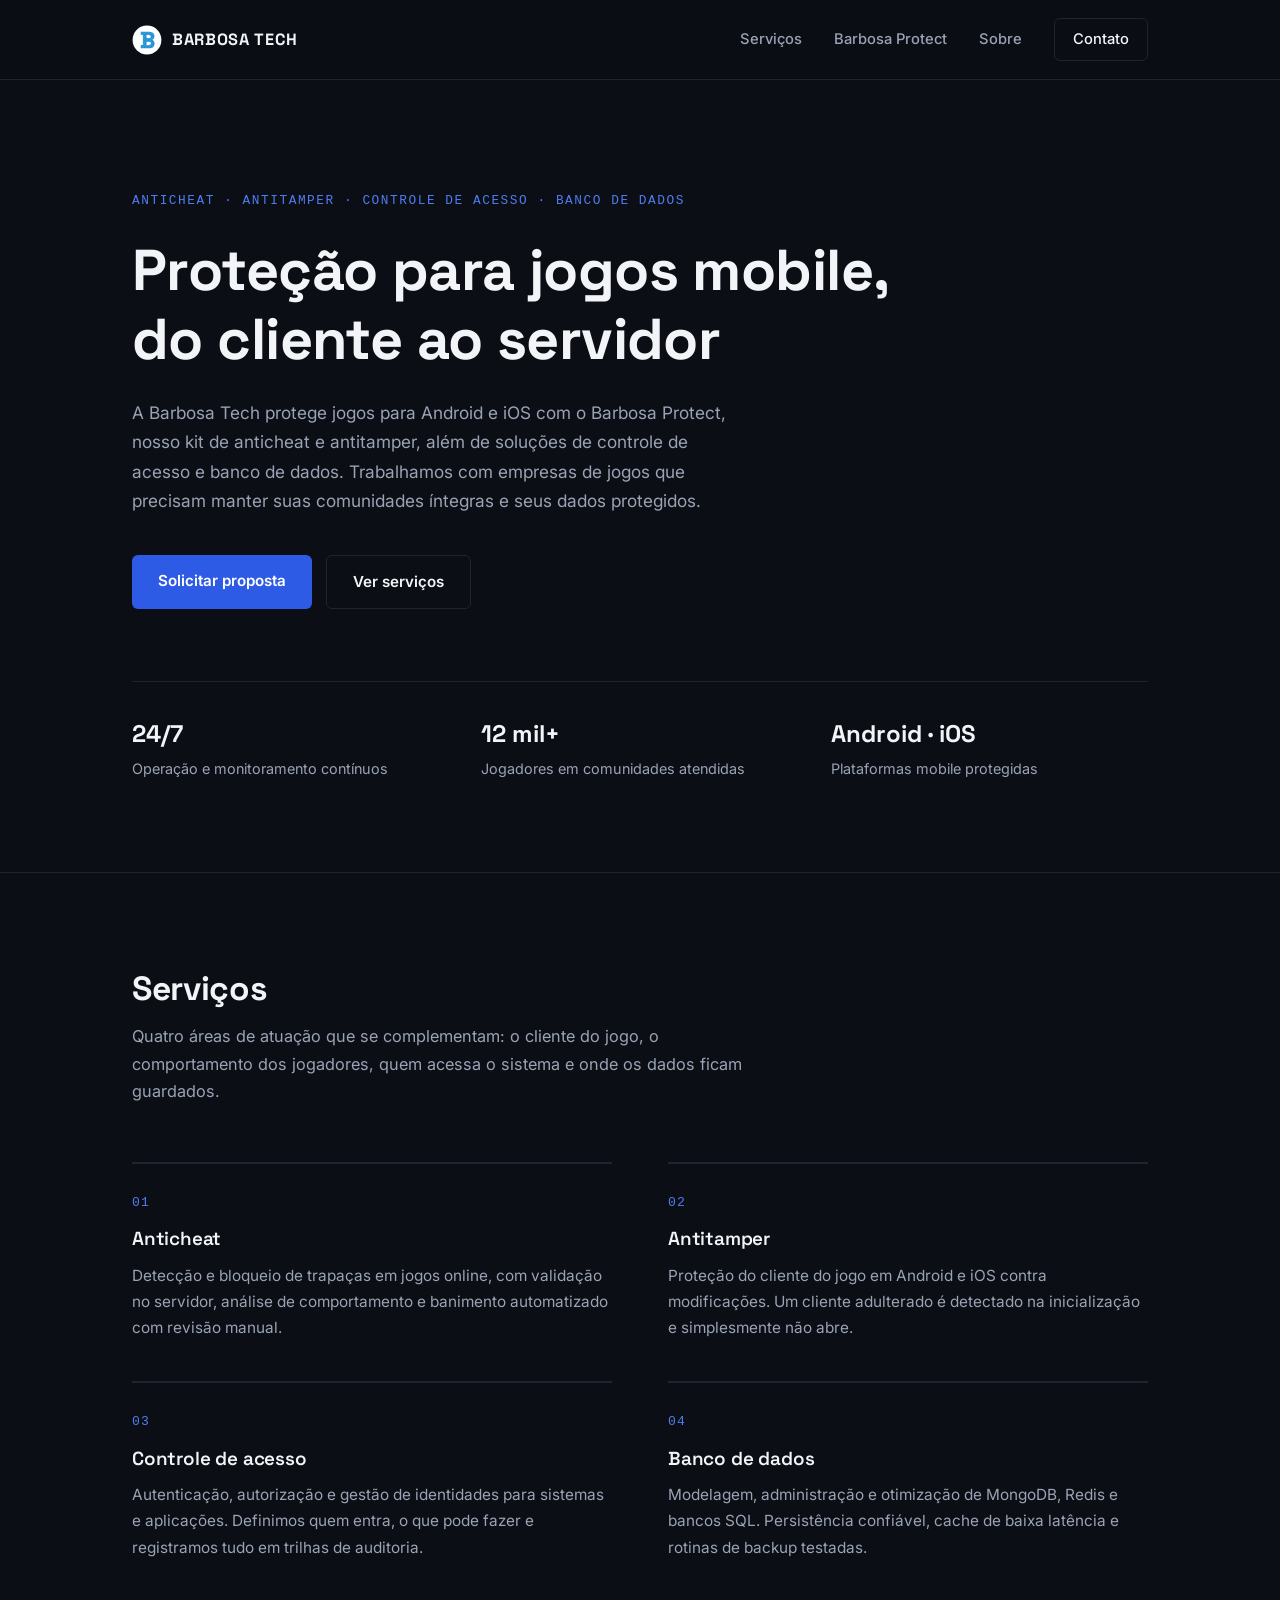
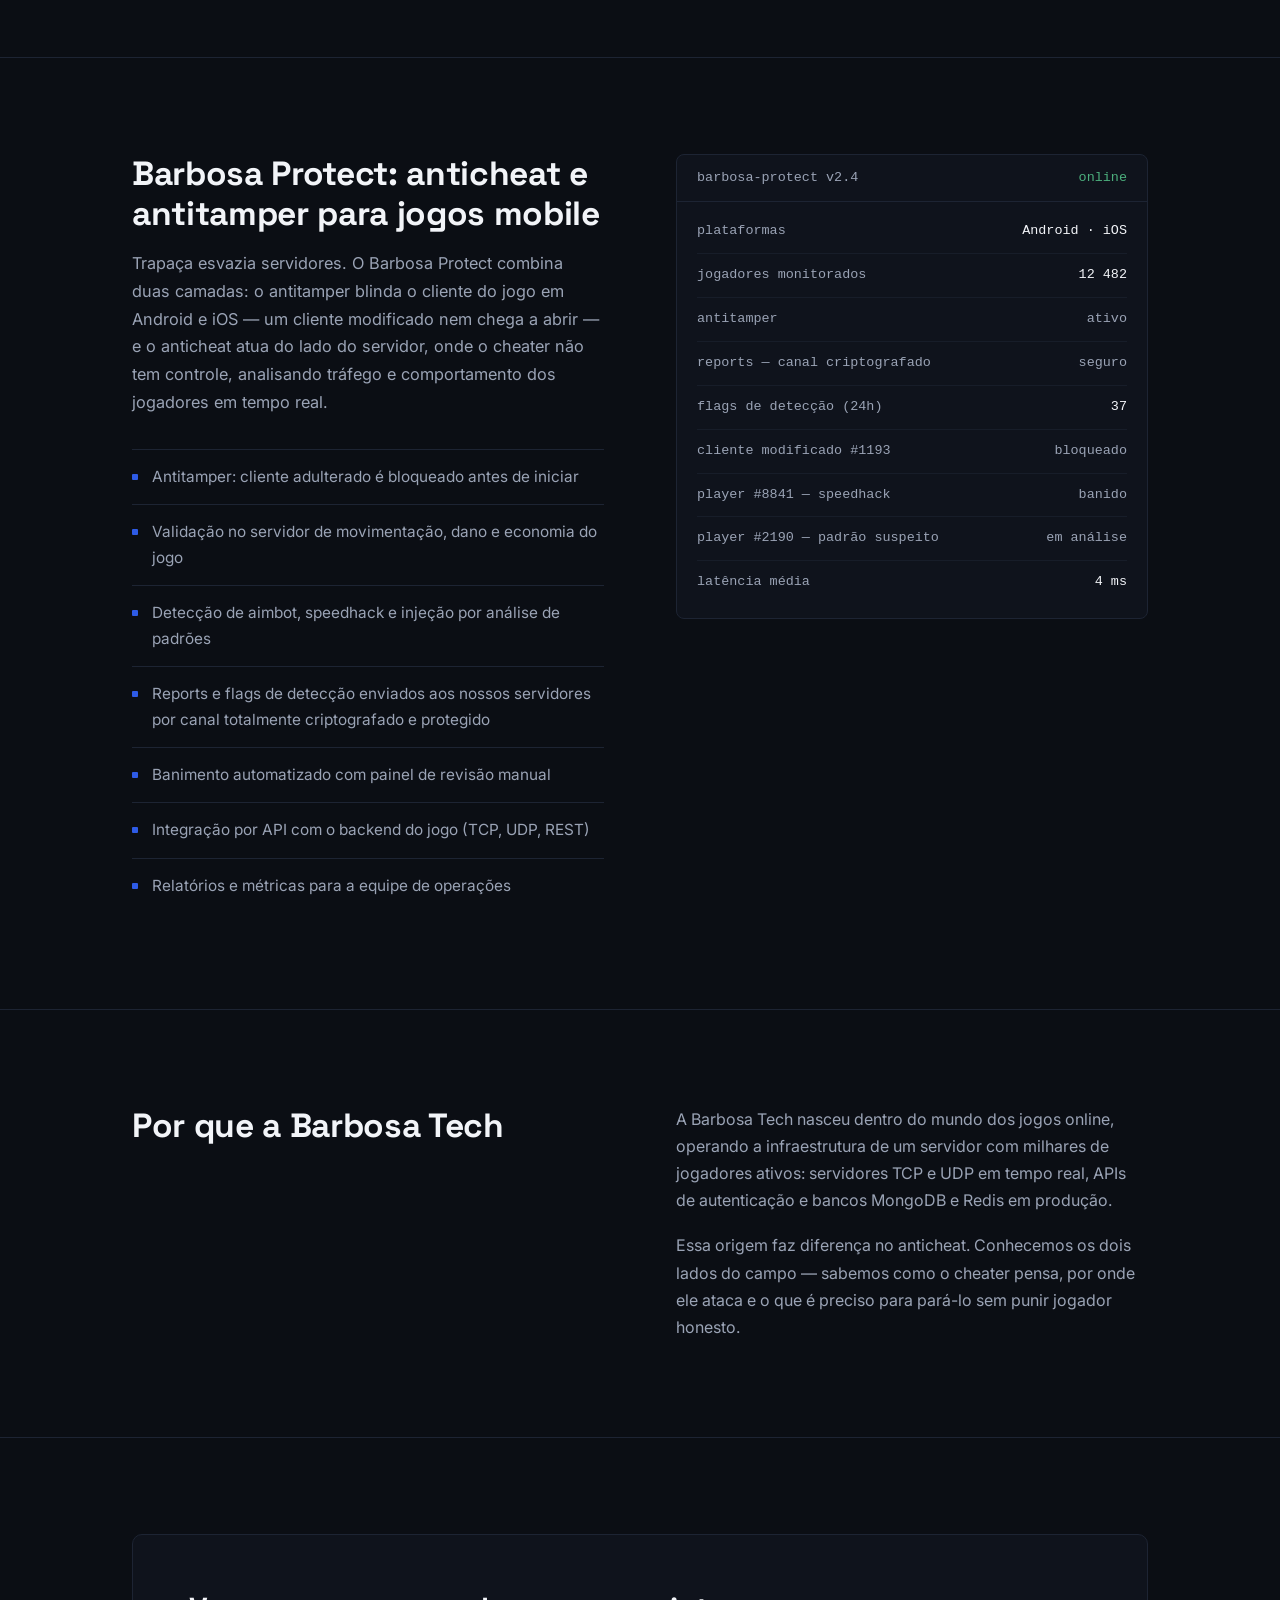
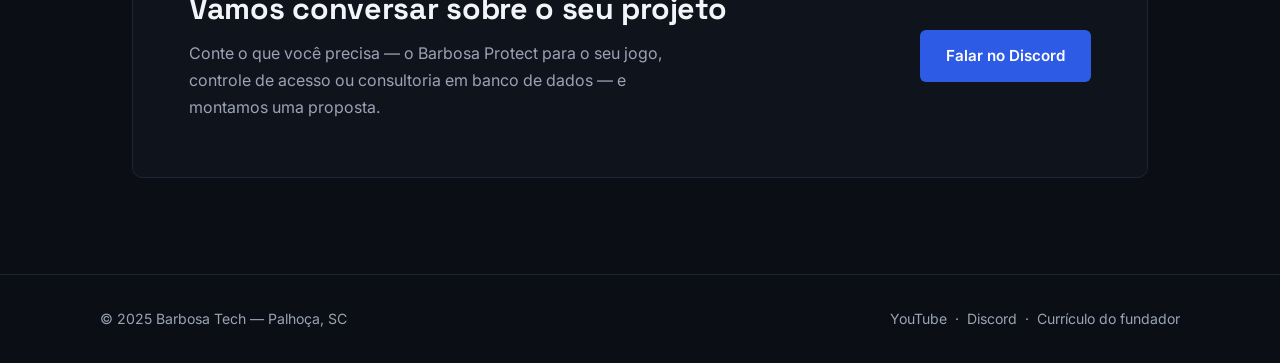
==== index.html @ 3391eb2b "Adiciona landing page da Barbosa Tech Site institucional: Barbosa Protect (anticheat e antitamper pa" ====
<!DOCTYPE html>
<html lang="pt-BR">
<head>
    <meta charset="UTF-8">
    <meta name="viewport" content="width=device-width, initial-scale=1.0">
    <title>Barbosa Tech</title>
    <meta name="description" content="Barbosa Tech — controle de acesso, anticheat e banco de dados. Proteção para jogos mobile (Android e iOS): anticheat e antitamper, além de controle de acesso e banco de dados.">
    <link rel="preconnect" href="https://fonts.googleapis.com">
    <link rel="preconnect" href="https://fonts.gstatic.com" crossorigin>
    <link href="https://fonts.googleapis.com/css2?family=Inter:wght@400;500;600&family=Space+Grotesk:wght@500;600;700&display=swap" rel="stylesheet">
    <style>
        :root {
            --bg: #0b0e14;
            --surface: #0f131c;
            --border: #1d2433;
            --heading: #f2f4f8;      /* títulos: sempre branco */
            --text: #9aa3b5;         /* corpo: sempre este cinza */
            --accent: #2e5be6;       /* azul da marca: botões, links e detalhes */
            --accent-soft: #4f7df0;
            --logo-blue: #1e8fd5;    /* azul do B da logo, só na logo */
            --mono: 'SFMono-Regular', 'Consolas', 'Menlo', monospace;
        }

        * {
            margin: 0;
            padding: 0;
            box-sizing: border-box;
        }

        html {
            scroll-behavior: smooth;
        }

        body {
            font-family: 'Inter', system-ui, sans-serif;
            background: var(--bg);
            color: var(--text);
            font-size: 16px;
            line-height: 1.7;
            -webkit-font-smoothing: antialiased;
        }

        h1, h2, h3 {
            font-family: 'Space Grotesk', 'Inter', sans-serif;
            color: var(--heading);
            font-weight: 600;
            line-height: 1.2;
            letter-spacing: -0.01em;
        }

        a {
            color: inherit;
        }

        .container {
            max-width: 1080px;
            margin: 0 auto;
            padding: 0 32px;
        }

        /* ===== Navegação ===== */
        nav {
            position: sticky;
            top: 0;
            z-index: 50;
            background: rgba(11, 14, 20, 0.92);
            backdrop-filter: blur(8px);
            border-bottom: 1px solid var(--border);
        }

        .nav-inner {
            max-width: 1080px;
            margin: 0 auto;
            padding: 18px 32px;
            display: flex;
            align-items: center;
            justify-content: space-between;
        }

        .brand {
            display: flex;
            align-items: center;
            gap: 10px;
            text-decoration: none;
        }

        .brand span {
            font-family: 'Space Grotesk', sans-serif;
            font-weight: 700;
            font-size: 1.02rem;
            letter-spacing: 0.04em;
            color: var(--heading);
        }

        .nav-links {
            display: flex;
            align-items: center;
            gap: 32px;
        }

        .nav-links a {
            text-decoration: none;
            font-size: 0.92rem;
            font-weight: 500;
            color: var(--text);
            transition: color 0.15s;
        }

        .nav-links a:hover {
            color: var(--heading);
        }

        .nav-links a.cta {
            color: var(--heading);
            border: 1px solid var(--border);
            padding: 8px 18px;
            border-radius: 6px;
            transition: border-color 0.15s, background 0.15s;
        }

        .nav-links a.cta:hover {
            border-color: var(--accent);
            background: rgba(46, 91, 230, 0.1);
        }

        /* ===== Hero ===== */
        .hero {
            border-bottom: 1px solid var(--border);
        }

        .hero-inner {
            max-width: 1080px;
            margin: 0 auto;
            padding: 110px 32px 90px;
        }

        .eyebrow {
            font-family: var(--mono);
            font-size: 0.8rem;
            letter-spacing: 0.12em;
            text-transform: uppercase;
            color: var(--accent-soft);
            margin-bottom: 24px;
        }

        .hero h1 {
            font-size: clamp(2.2rem, 5vw, 3.6rem);
            max-width: 760px;
            font-weight: 700;
        }

        .hero .sub {
            margin-top: 24px;
            max-width: 600px;
            font-size: 1.08rem;
        }

        .hero-actions {
            margin-top: 40px;
            display: flex;
            gap: 14px;
            flex-wrap: wrap;
        }

        .btn {
            display: inline-block;
            text-decoration: none;
            font-weight: 600;
            font-size: 0.95rem;
            padding: 13px 26px;
            border-radius: 6px;
            transition: background 0.15s, border-color 0.15s;
        }

        .btn-primary {
            background: var(--accent);
            color: #ffffff;
        }

        .btn-primary:hover {
            background: var(--accent-soft);
        }

        .btn-ghost {
            border: 1px solid var(--border);
            color: var(--heading);
        }

        .btn-ghost:hover {
            border-color: var(--accent);
        }

        /* Linha de fatos sob o hero */
        .fatos {
            margin-top: 72px;
            padding-top: 32px;
            border-top: 1px solid var(--border);
            display: grid;
            grid-template-columns: repeat(3, 1fr);
            gap: 32px;
        }

        .fato .valor {
            font-family: 'Space Grotesk', sans-serif;
            font-size: 1.5rem;
            font-weight: 700;
            color: var(--heading);
        }

        .fato .rotulo {
            font-size: 0.9rem;
            margin-top: 2px;
        }

        /* ===== Seções ===== */
        section {
            padding: 96px 0;
            border-bottom: 1px solid var(--border);
        }

        .secao-head {
            margin-bottom: 56px;
            max-width: 620px;
        }

        .secao-head h2 {
            font-size: clamp(1.6rem, 3vw, 2.1rem);
            font-weight: 700;
        }

        .secao-head p {
            margin-top: 14px;
            font-size: 1.02rem;
        }

        /* ===== Serviços ===== */
        .servicos {
            display: grid;
            grid-template-columns: repeat(2, 1fr);
            gap: 40px 56px;
        }

        .servico {
            border-top: 2px solid var(--border);
            padding-top: 28px;
        }

        .servico .num {
            font-family: var(--mono);
            font-size: 0.82rem;
            color: var(--accent-soft);
            letter-spacing: 0.08em;
        }

        .servico h3 {
            margin-top: 14px;
            font-size: 1.18rem;
        }

        .servico p {
            margin-top: 12px;
            font-size: 0.96rem;
        }

        /* ===== Anticheat ===== */
        .anticheat-grid {
            display: grid;
            grid-template-columns: 1fr 1fr;
            gap: 72px;
            align-items: start;
        }

        .anticheat-texto h2 {
            font-size: clamp(1.6rem, 3vw, 2.1rem);
            font-weight: 700;
        }

        .anticheat-texto > p {
            margin-top: 16px;
            font-size: 1.02rem;
        }

        .lista {
            margin-top: 32px;
            list-style: none;
        }

        .lista li {
            padding: 14px 0;
            border-top: 1px solid var(--border);
            font-size: 0.96rem;
            display: flex;
            gap: 14px;
        }

        .lista li::before {
            content: "";
            flex-shrink: 0;
            width: 6px;
            height: 6px;
            border-radius: 1px;
            background: var(--accent);
            margin-top: 10px;
        }

        /* Painel de monitoramento */
        .painel {
            background: var(--surface);
            border: 1px solid var(--border);
            border-radius: 8px;
            overflow: hidden;
            font-family: var(--mono);
            font-size: 0.84rem;
        }

        .painel-head {
            padding: 12px 20px;
            border-bottom: 1px solid var(--border);
            display: flex;
            justify-content: space-between;
            align-items: center;
            color: var(--text);
        }

        .painel-head .status {
            color: #4caf7d;
        }

        .painel-corpo {
            padding: 8px 20px 14px;
        }

        .painel .linha {
            display: flex;
            justify-content: space-between;
            gap: 16px;
            padding: 10px 0;
            border-bottom: 1px solid rgba(29, 36, 51, 0.6);
        }

        .painel .linha:last-child {
            border-bottom: none;
        }

        .painel .linha span:last-child {
            color: var(--heading);
        }

        .painel .neg { color: #d06060; }
        .painel .atencao { color: #c9a84c; }
        .painel .pos { color: #4caf7d; }

        .painel .linha span.neg,
        .painel .linha span.atencao,
        .painel .linha span.pos {
            color: inherit;
        }

        /* ===== Sobre ===== */
        .sobre-grid {
            display: grid;
            grid-template-columns: 1fr 1fr;
            gap: 72px;
            align-items: start;
        }

        .sobre-grid h2 {
            font-size: clamp(1.6rem, 3vw, 2.1rem);
            font-weight: 700;
        }

        .sobre-grid .coluna p + p {
            margin-top: 18px;
        }

        /* ===== Contato ===== */
        .contato {
            border-bottom: none;
        }

        .contato-inner {
            display: grid;
            grid-template-columns: 1fr auto;
            gap: 40px;
            align-items: center;
            border: 1px solid var(--border);
            border-radius: 10px;
            padding: 56px;
            background: var(--surface);
        }

        .contato-inner h2 {
            font-size: clamp(1.5rem, 3vw, 1.9rem);
            font-weight: 700;
        }

        .contato-inner p {
            margin-top: 12px;
            max-width: 480px;
        }

        /* ===== Rodapé ===== */
        footer {
            border-top: 1px solid var(--border);
            padding: 32px;
        }

        .footer-inner {
            max-width: 1080px;
            margin: 0 auto;
            display: flex;
            justify-content: space-between;
            flex-wrap: wrap;
            gap: 12px;
            font-size: 0.88rem;
        }

        .footer-inner a {
            color: var(--text);
            text-decoration: none;
        }

        .footer-inner a:hover {
            color: var(--heading);
        }

        /* ===== Responsivo ===== */
        @media (max-width: 860px) {
            .hero-inner {
                padding: 72px 32px 64px;
            }

            .fatos,
            .servicos {
                grid-template-columns: 1fr;
            }

            .anticheat-grid,
            .sobre-grid {
                grid-template-columns: 1fr;
                gap: 48px;
            }

            .contato-inner {
                grid-template-columns: 1fr;
                padding: 40px 32px;
            }

            .nav-links a:not(.cta) {
                display: none;
            }

            section {
                padding: 72px 0;
            }
        }
    </style>
</head>
<body>

    <nav>
        <div class="nav-inner">
            <a class="brand" href="#inicio" aria-label="Barbosa Tech — início">
                <svg width="30" height="30" viewBox="0 0 100 100" aria-hidden="true">
                    <defs>
                        <pattern id="hachura" patternUnits="userSpaceOnUse" width="7" height="7" patternTransform="rotate(45)">
                            <rect width="7" height="7" fill="#1e8fd5"/>
                            <line x1="0" y1="0" x2="0" y2="7" stroke="#ffffff" stroke-width="1.6" opacity="0.5"/>
                        </pattern>
                    </defs>
                    <circle cx="50" cy="50" r="48" fill="#ffffff"/>
                    <text x="50" y="76" text-anchor="middle"
                          font-family="Space Grotesk, Arial, sans-serif" font-weight="700" font-size="76"
                          fill="url(#hachura)" stroke="#1e8fd5" stroke-width="2">B</text>
                </svg>
                <span>BARBOSA TECH</span>
            </a>
            <div class="nav-links">
                <a href="#servicos">Serviços</a>
                <a href="#protect">Barbosa Protect</a>
                <a href="#sobre">Sobre</a>
                <a class="cta" href="#contato">Contato</a>
            </div>
        </div>
    </nav>

    <header class="hero" id="inicio">
        <div class="hero-inner">
            <p class="eyebrow">Anticheat · Antitamper · Controle de acesso · Banco de dados</p>
            <h1>Proteção para jogos mobile, do cliente ao servidor</h1>
            <p class="sub">
                A Barbosa Tech protege jogos para Android e iOS com o Barbosa Protect,
                nosso kit de anticheat e antitamper, além de soluções de controle de
                acesso e banco de dados. Trabalhamos com empresas de jogos que precisam
                manter suas comunidades íntegras e seus dados protegidos.
            </p>
            <div class="hero-actions">
                <a class="btn btn-primary" href="#contato">Solicitar proposta</a>
                <a class="btn btn-ghost" href="#servicos">Ver serviços</a>
            </div>

            <div class="fatos">
                <div class="fato">
                    <div class="valor">24/7</div>
                    <div class="rotulo">Operação e monitoramento contínuos</div>
                </div>
                <div class="fato">
                    <div class="valor">12 mil+</div>
                    <div class="rotulo">Jogadores em comunidades atendidas</div>
                </div>
                <div class="fato">
                    <div class="valor">Android · iOS</div>
                    <div class="rotulo">Plataformas mobile protegidas</div>
                </div>
            </div>
        </div>
    </header>

    <section id="servicos">
        <div class="container">
            <div class="secao-head">
                <h2>Serviços</h2>
                <p>
                    Quatro áreas de atuação que se complementam: o cliente do jogo, o
                    comportamento dos jogadores, quem acessa o sistema e onde os dados
                    ficam guardados.
                </p>
            </div>
            <div class="servicos">
                <div class="servico">
                    <div class="num">01</div>
                    <h3>Anticheat</h3>
                    <p>
                        Detecção e bloqueio de trapaças em jogos online, com validação no
                        servidor, análise de comportamento e banimento automatizado com
                        revisão manual.
                    </p>
                </div>
                <div class="servico">
                    <div class="num">02</div>
                    <h3>Antitamper</h3>
                    <p>
                        Proteção do cliente do jogo em Android e iOS contra modificações.
                        Um cliente adulterado é detectado na inicialização e simplesmente
                        não abre.
                    </p>
                </div>
                <div class="servico">
                    <div class="num">03</div>
                    <h3>Controle de acesso</h3>
                    <p>
                        Autenticação, autorização e gestão de identidades para sistemas e
                        aplicações. Definimos quem entra, o que pode fazer e registramos
                        tudo em trilhas de auditoria.
                    </p>
                </div>
                <div class="servico">
                    <div class="num">04</div>
                    <h3>Banco de dados</h3>
                    <p>
                        Modelagem, administração e otimização de MongoDB, Redis e bancos
                        SQL. Persistência confiável, cache de baixa latência e rotinas de
                        backup testadas.
                    </p>
                </div>
            </div>
        </div>
    </section>

    <section id="protect">
        <div class="container">
            <div class="anticheat-grid">
                <div class="anticheat-texto">
                    <h2>Barbosa Protect: anticheat e antitamper para jogos mobile</h2>
                    <p>
                        Trapaça esvazia servidores. O Barbosa Protect combina duas camadas:
                        o antitamper blinda o cliente do jogo em Android e iOS — um cliente
                        modificado nem chega a abrir — e o anticheat atua do lado do
                        servidor, onde o cheater não tem controle, analisando tráfego e
                        comportamento dos jogadores em tempo real.
                    </p>
                    <ul class="lista">
                        <li>Antitamper: cliente adulterado é bloqueado antes de iniciar</li>
                        <li>Validação no servidor de movimentação, dano e economia do jogo</li>
                        <li>Detecção de aimbot, speedhack e injeção por análise de padrões</li>
                        <li>Reports e flags de detecção enviados aos nossos servidores por
                            canal totalmente criptografado e protegido</li>
                        <li>Banimento automatizado com painel de revisão manual</li>
                        <li>Integração por API com o backend do jogo (TCP, UDP, REST)</li>
                        <li>Relatórios e métricas para a equipe de operações</li>
                    </ul>
                </div>
                <div class="painel" aria-label="Exemplo de painel de monitoramento">
                    <div class="painel-head">
                        <span>barbosa-protect v2.4</span>
                        <span class="status">online</span>
                    </div>
                    <div class="painel-corpo">
                        <div class="linha"><span>plataformas</span><span>Android · iOS</span></div>
                        <div class="linha"><span>jogadores monitorados</span><span>12 482</span></div>
                        <div class="linha"><span>antitamper</span><span class="pos">ativo</span></div>
                        <div class="linha"><span>reports — canal criptografado</span><span class="pos">seguro</span></div>
                        <div class="linha"><span>flags de detecção (24h)</span><span>37</span></div>
                        <div class="linha"><span>cliente modificado #1193</span><span class="neg">bloqueado</span></div>
                        <div class="linha"><span>player #8841 — speedhack</span><span class="neg">banido</span></div>
                        <div class="linha"><span>player #2190 — padrão suspeito</span><span class="atencao">em análise</span></div>
                        <div class="linha"><span>latência média</span><span>4 ms</span></div>
                    </div>
                </div>
            </div>
        </div>
    </section>

    <section id="sobre">
        <div class="container">
            <div class="sobre-grid">
                <h2>Por que a Barbosa Tech</h2>
                <div class="coluna">
                    <p>
                        A Barbosa Tech nasceu dentro do mundo dos jogos online, operando a
                        infraestrutura de um servidor com milhares de jogadores ativos:
                        servidores TCP e UDP em tempo real, APIs de autenticação e bancos
                        MongoDB e Redis em produção.
                    </p>
                    <p>
                        Essa origem faz diferença no anticheat. Conhecemos os dois lados do
                        campo — sabemos como o cheater pensa, por onde ele ataca e o que é
                        preciso para pará-lo sem punir jogador honesto.
                    </p>
                </div>
            </div>
        </div>
    </section>

    <section class="contato" id="contato">
        <div class="container">
            <div class="contato-inner">
                <div>
                    <h2>Vamos conversar sobre o seu projeto</h2>
                    <p>
                        Conte o que você precisa — o Barbosa Protect para o seu jogo,
                        controle de acesso ou consultoria em banco de dados — e montamos
                        uma proposta.
                    </p>
                </div>
                <a class="btn btn-primary" href="https://discord.gg/barbosaproject" target="_blank" rel="noopener">
                    Falar no Discord
                </a>
            </div>
        </div>
    </section>

    <footer>
        <div class="footer-inner">
            <span>© 2025 Barbosa Tech — Palhoça, SC</span>
            <span>
                <a href="https://youtube.com/@barbosatech" target="_blank" rel="noopener">YouTube</a>
                &nbsp;·&nbsp;
                <a href="https://discord.gg/barbosaproject" target="_blank" rel="noopener">Discord</a>
                &nbsp;·&nbsp;
                <a href="curriculo.html">Currículo do fundador</a>
            </span>
        </div>
    </footer>

</body>
</html>
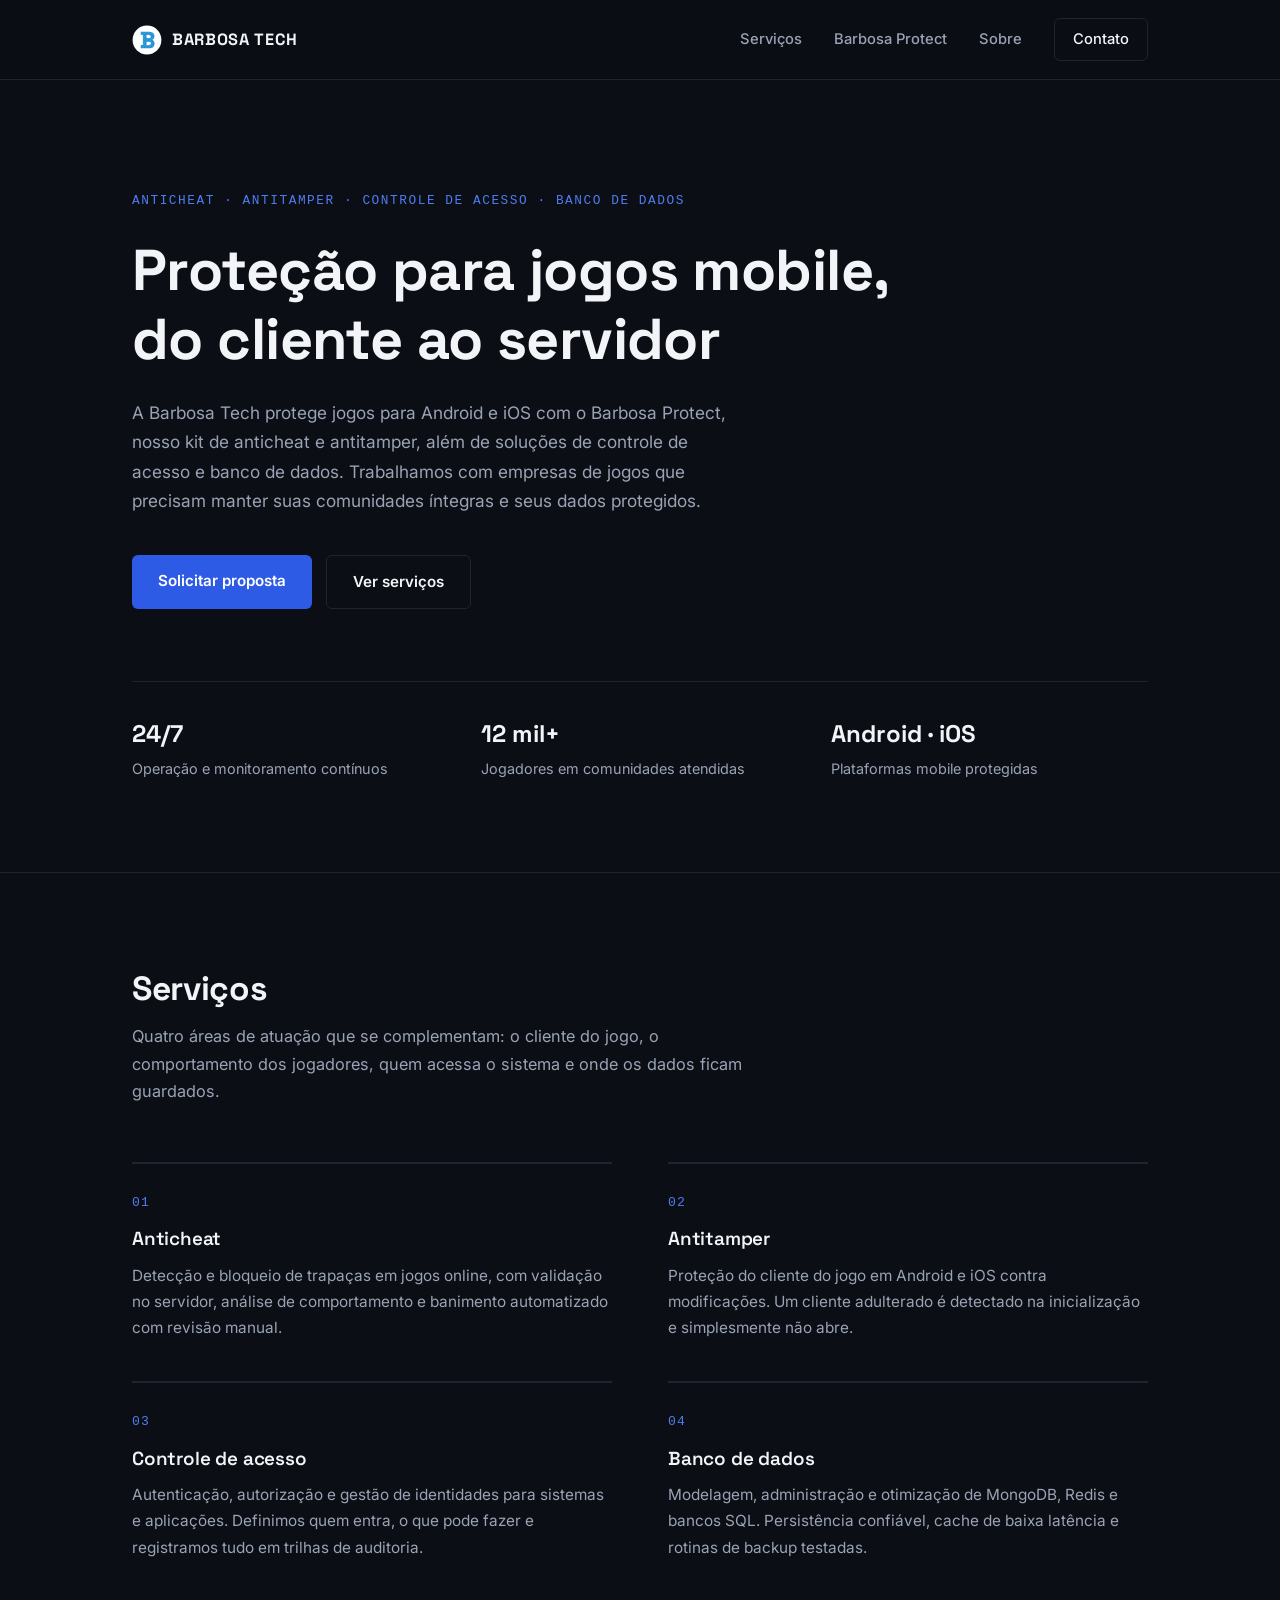
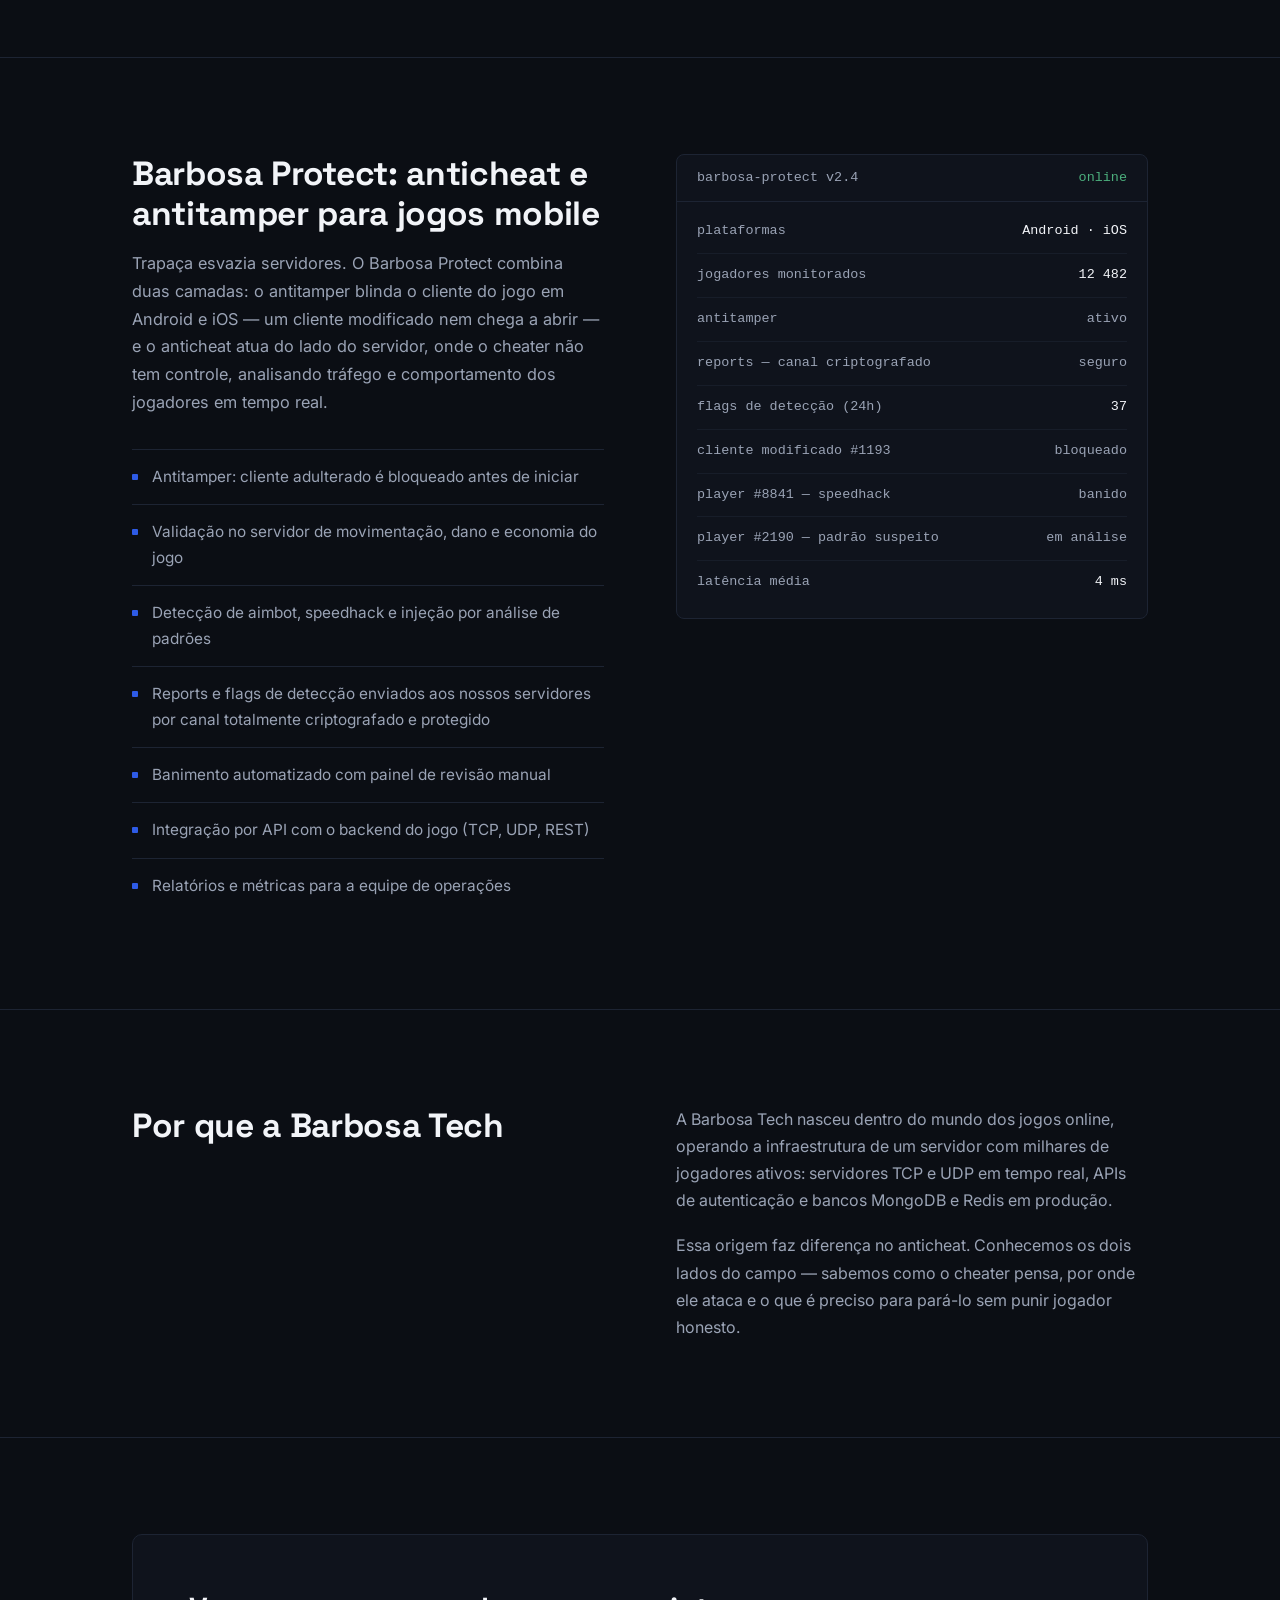
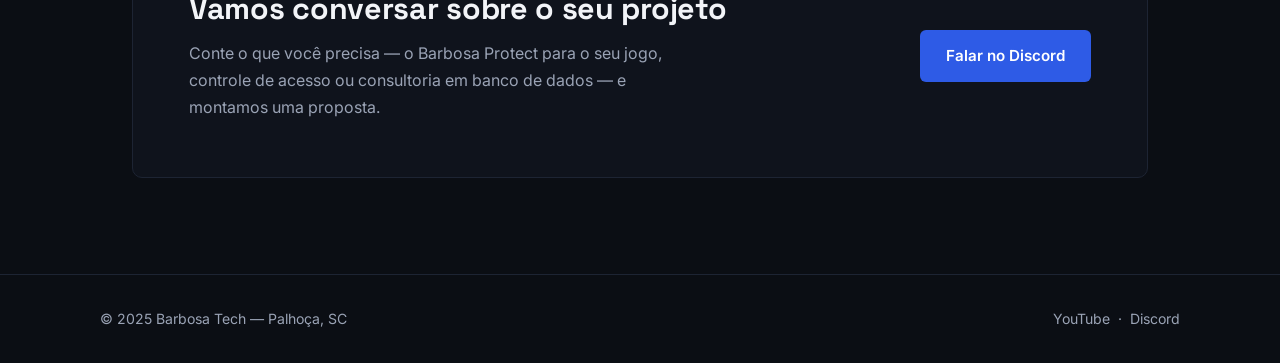
==== commit a2b11396: "Mantém apenas index.html no repositório Remove curriculo.html e a pasta imagem; tira o link do currí" ====
--- a/index.html
+++ b/index.html
@@ -657,8 +657,6 @@
                 <a href="https://youtube.com/@barbosatech" target="_blank" rel="noopener">YouTube</a>
                 &nbsp;·&nbsp;
                 <a href="https://discord.gg/barbosaproject" target="_blank" rel="noopener">Discord</a>
-                &nbsp;·&nbsp;
-                <a href="curriculo.html">Currículo do fundador</a>
             </span>
         </div>
     </footer>
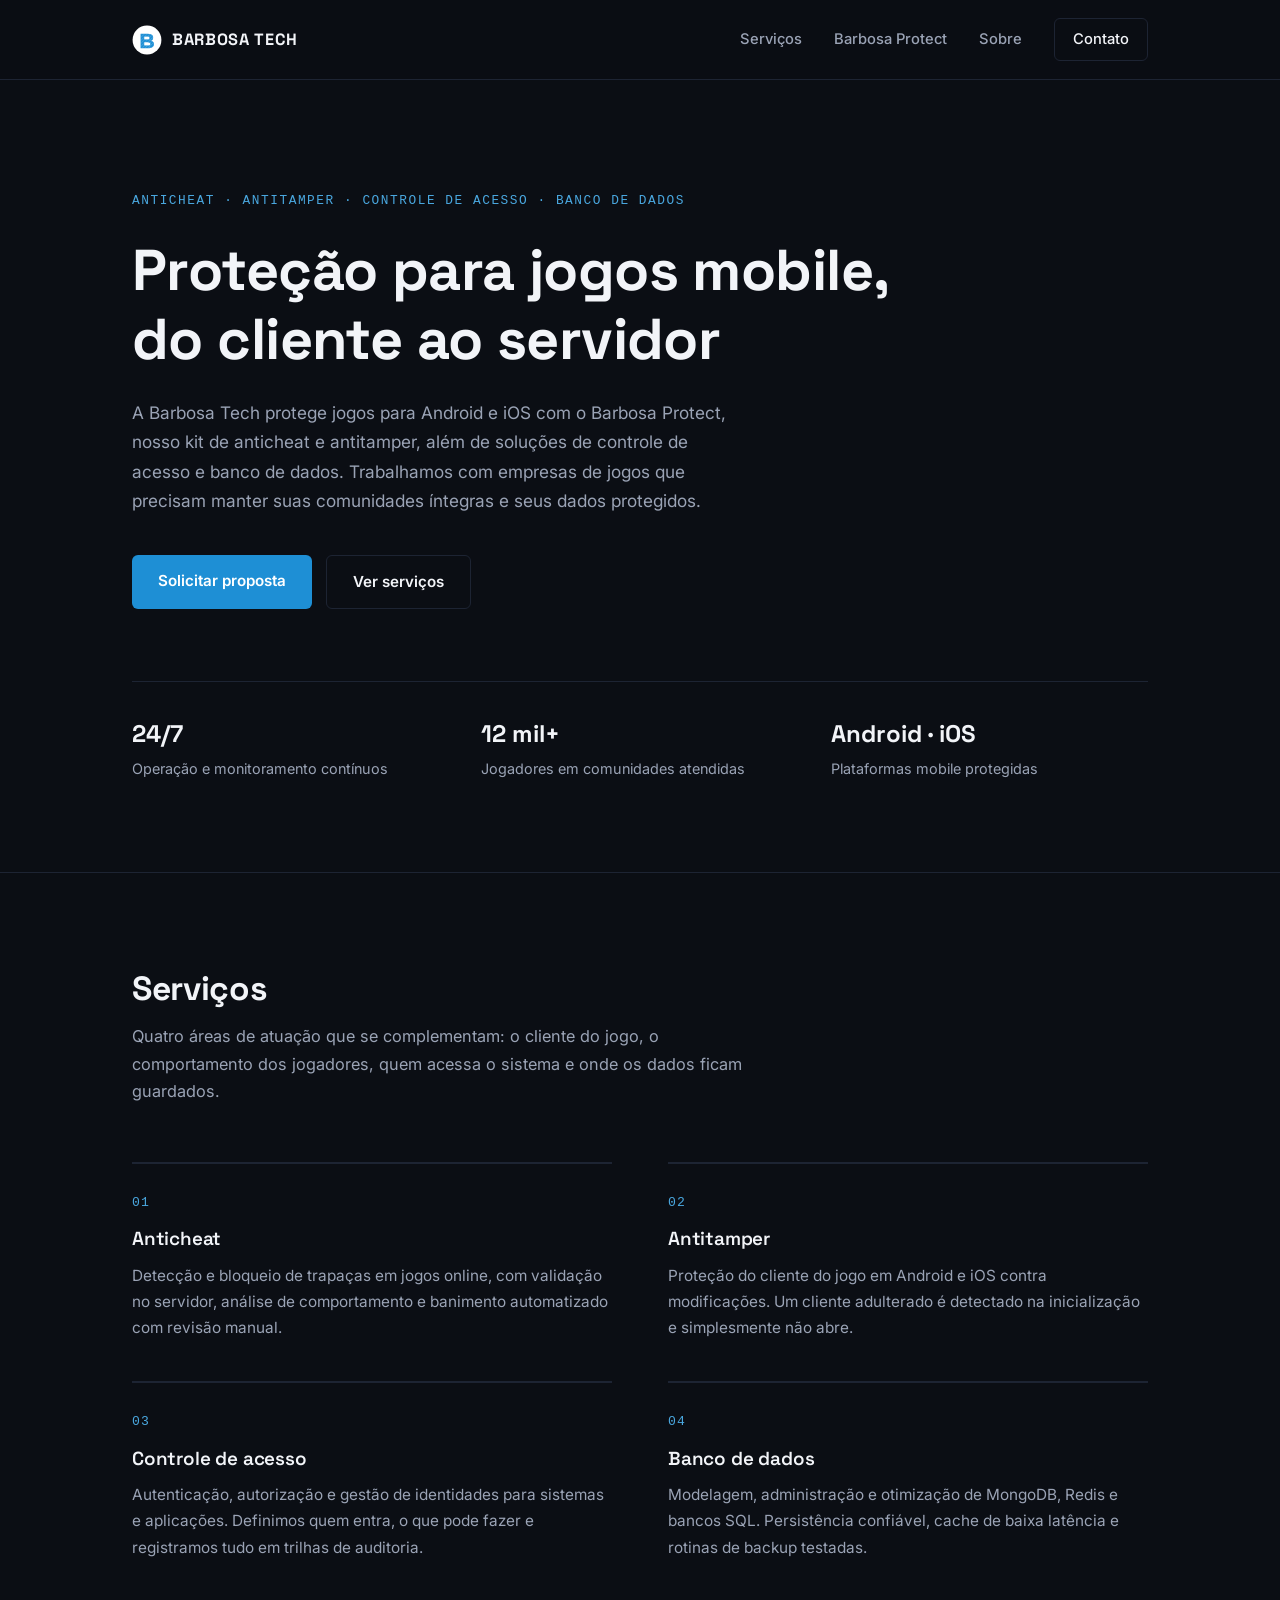
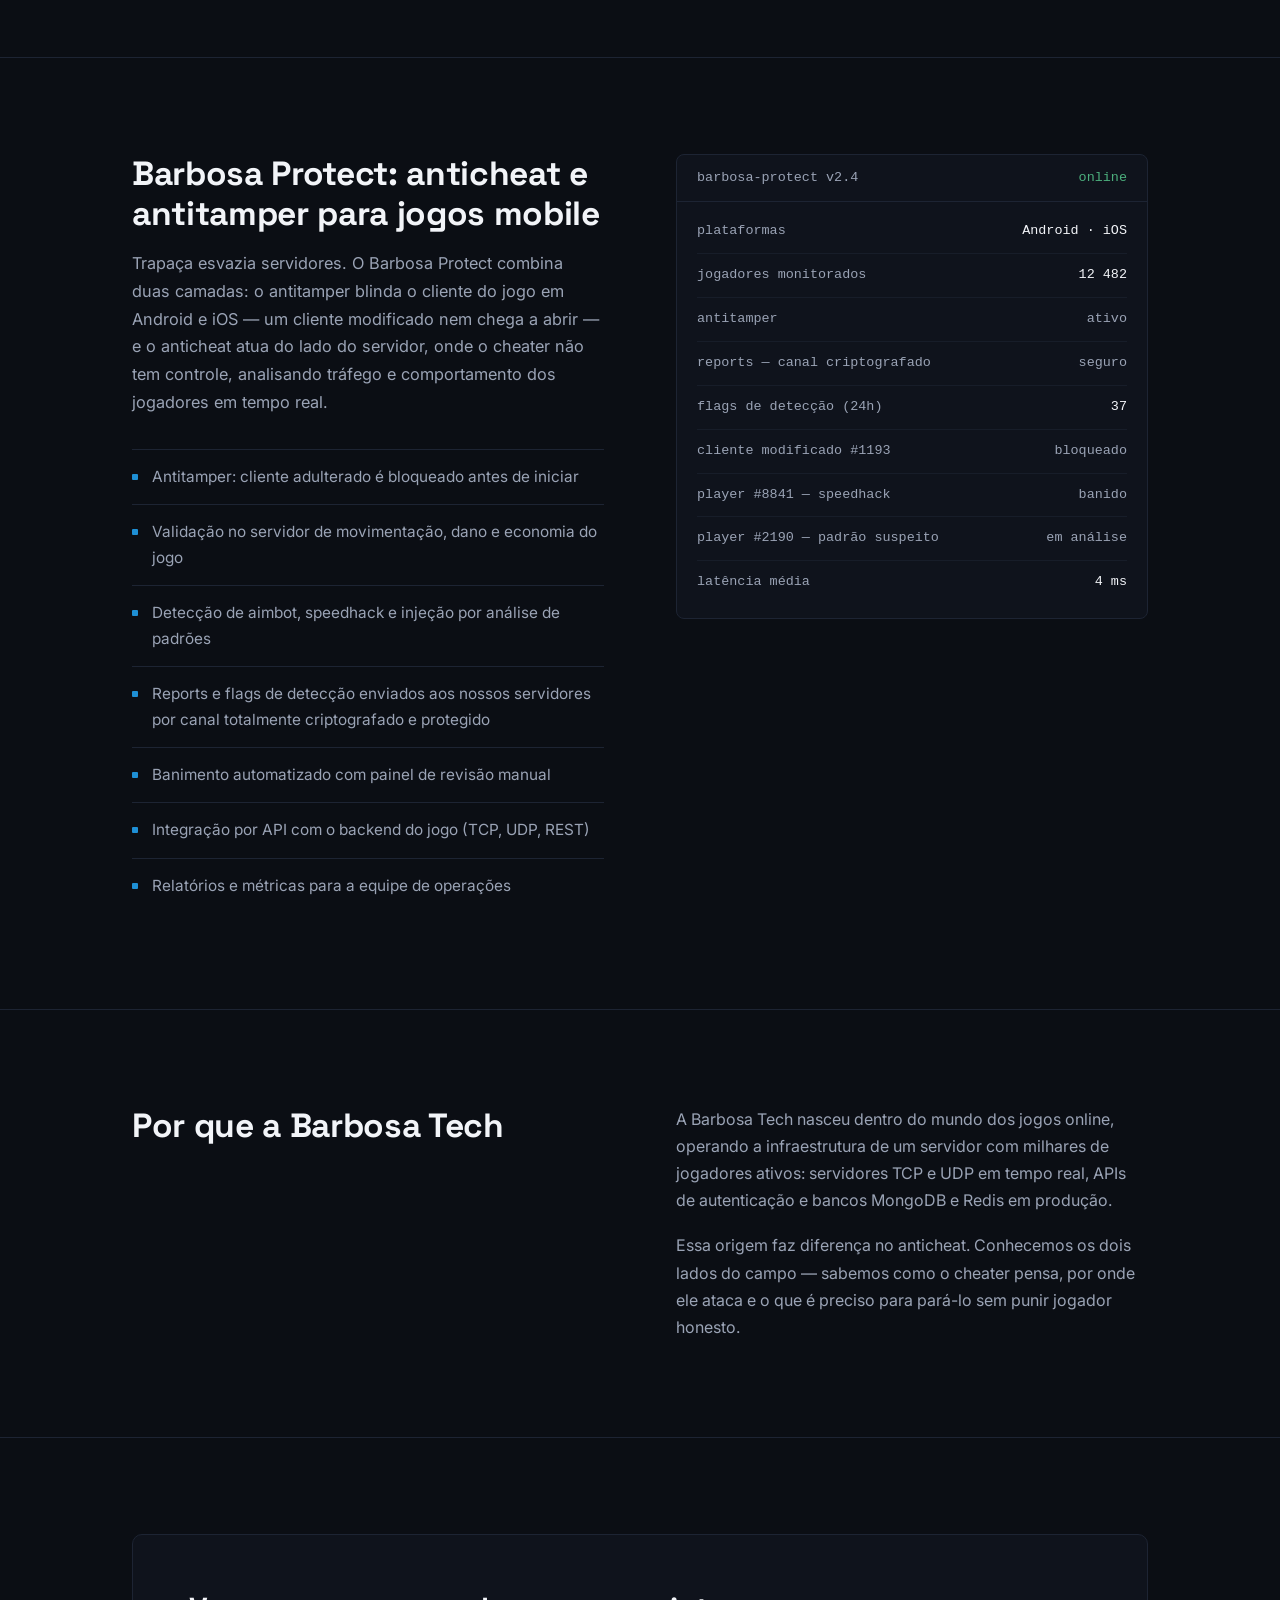
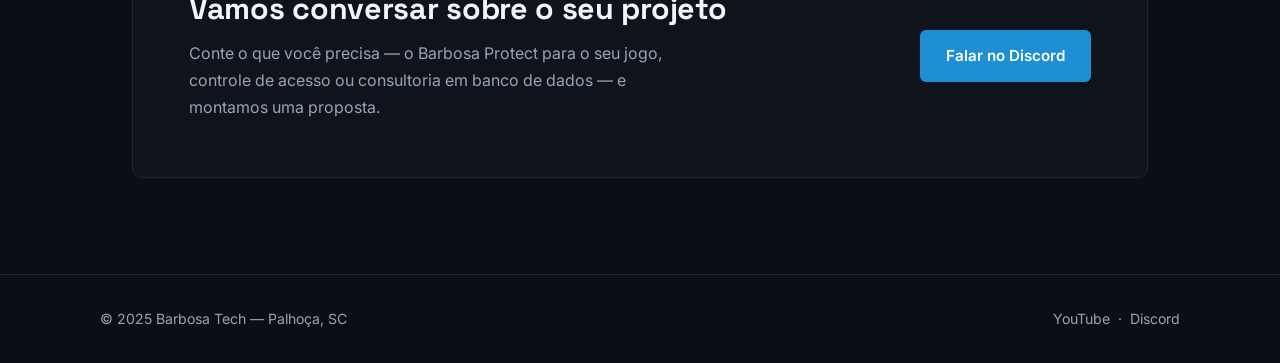
==== commit 543fee75: "Centraliza o B na logo e padroniza cores com o azul do ícone - B centralizado no círculo branco e no" ====
--- a/index.html
+++ b/index.html
@@ -15,9 +15,9 @@
             --border: #1d2433;
             --heading: #f2f4f8;      /* títulos: sempre branco */
             --text: #9aa3b5;         /* corpo: sempre este cinza */
-            --accent: #2e5be6;       /* azul da marca: botões, links e detalhes */
-            --accent-soft: #4f7df0;
-            --logo-blue: #1e8fd5;    /* azul do B da logo, só na logo */
+            --accent: #1e8fd5;       /* azul do B da logo: botões, links e detalhes */
+            --accent-soft: #4aa8e0;
+            --logo-blue: #1e8fd5;    /* azul do B da logo */
             --mono: 'SFMono-Regular', 'Consolas', 'Menlo', monospace;
         }
 
@@ -120,7 +120,7 @@
 
         .nav-links a.cta:hover {
             border-color: var(--accent);
-            background: rgba(46, 91, 230, 0.1);
+            background: rgba(30, 143, 213, 0.1);
         }
 
         /* ===== Hero ===== */
@@ -469,8 +469,8 @@
                         </pattern>
                     </defs>
                     <circle cx="50" cy="50" r="48" fill="#ffffff"/>
-                    <text x="50" y="76" text-anchor="middle"
-                          font-family="Space Grotesk, Arial, sans-serif" font-weight="700" font-size="76"
+                    <text x="50" y="51" text-anchor="middle" dominant-baseline="central"
+                          font-family="Arial, Helvetica, sans-serif" font-weight="900" font-size="70"
                           fill="url(#hachura)" stroke="#1e8fd5" stroke-width="2">B</text>
                 </svg>
                 <span>BARBOSA TECH</span>
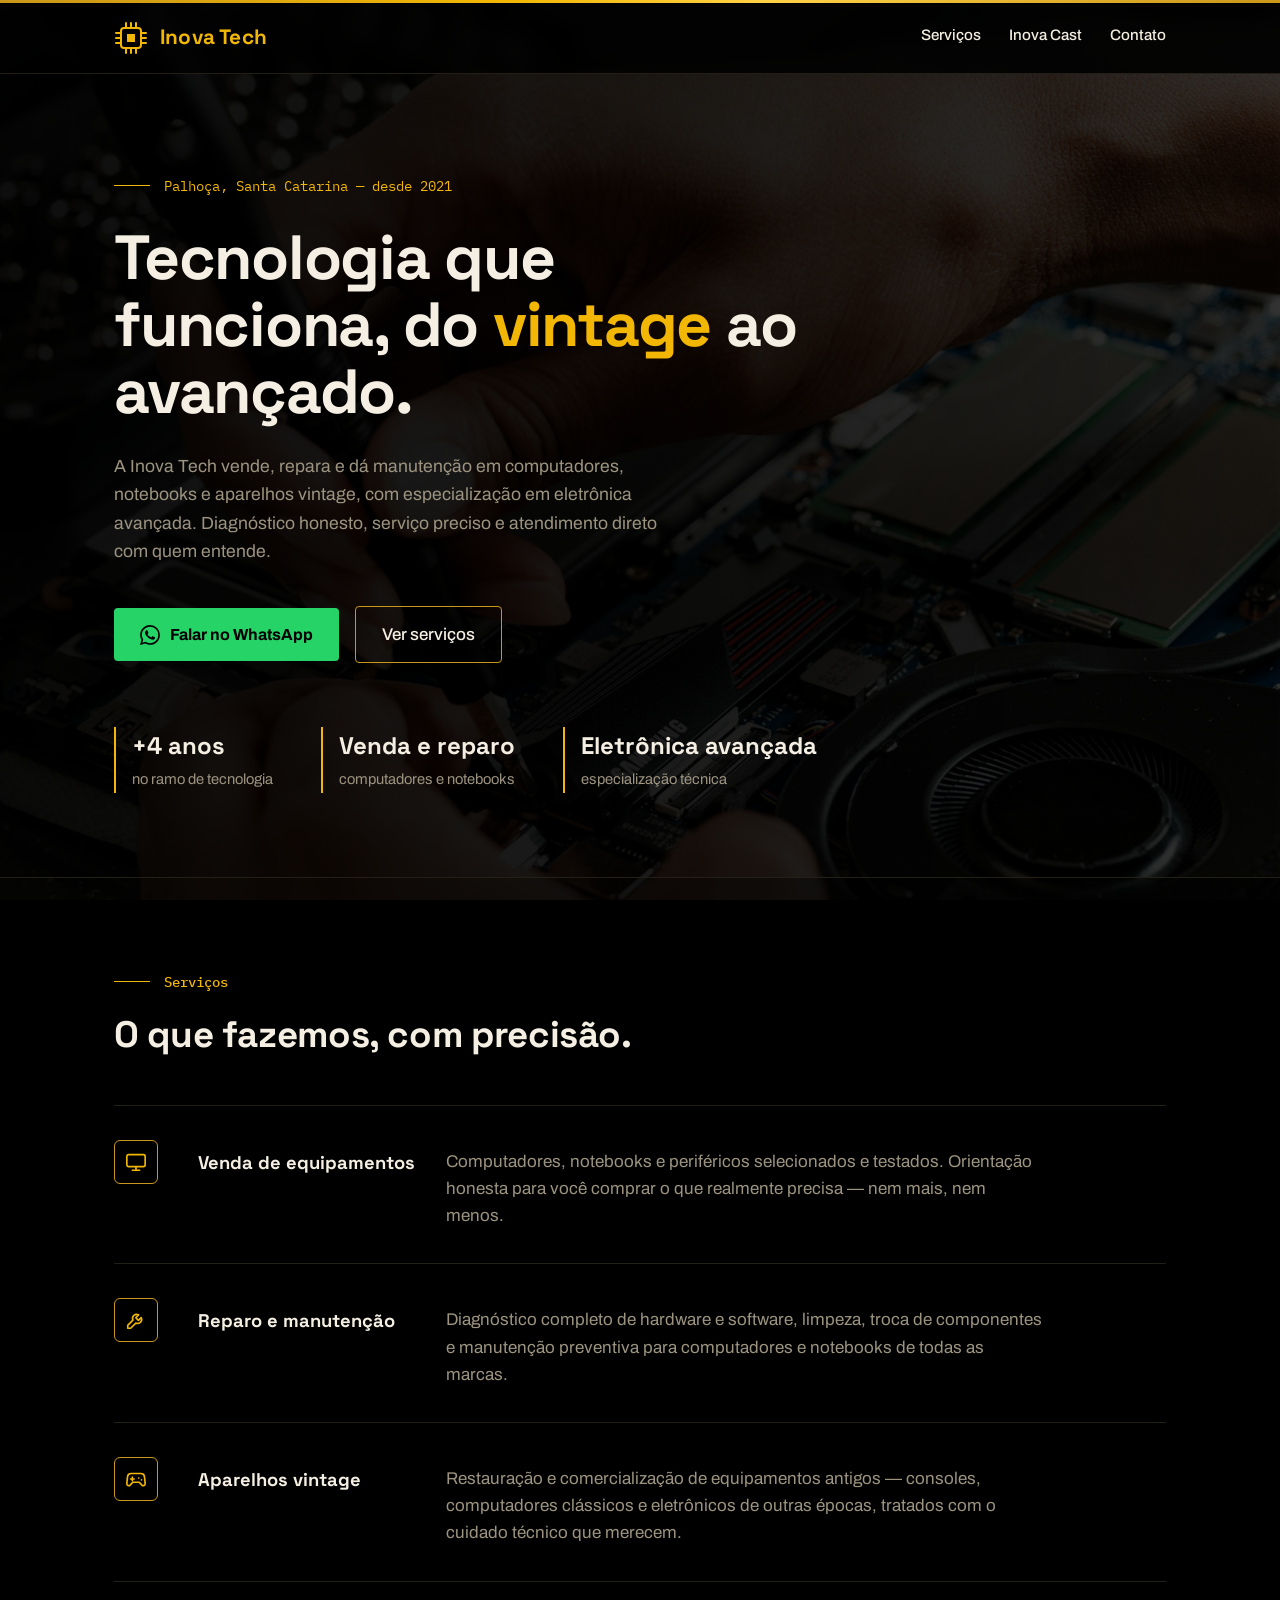
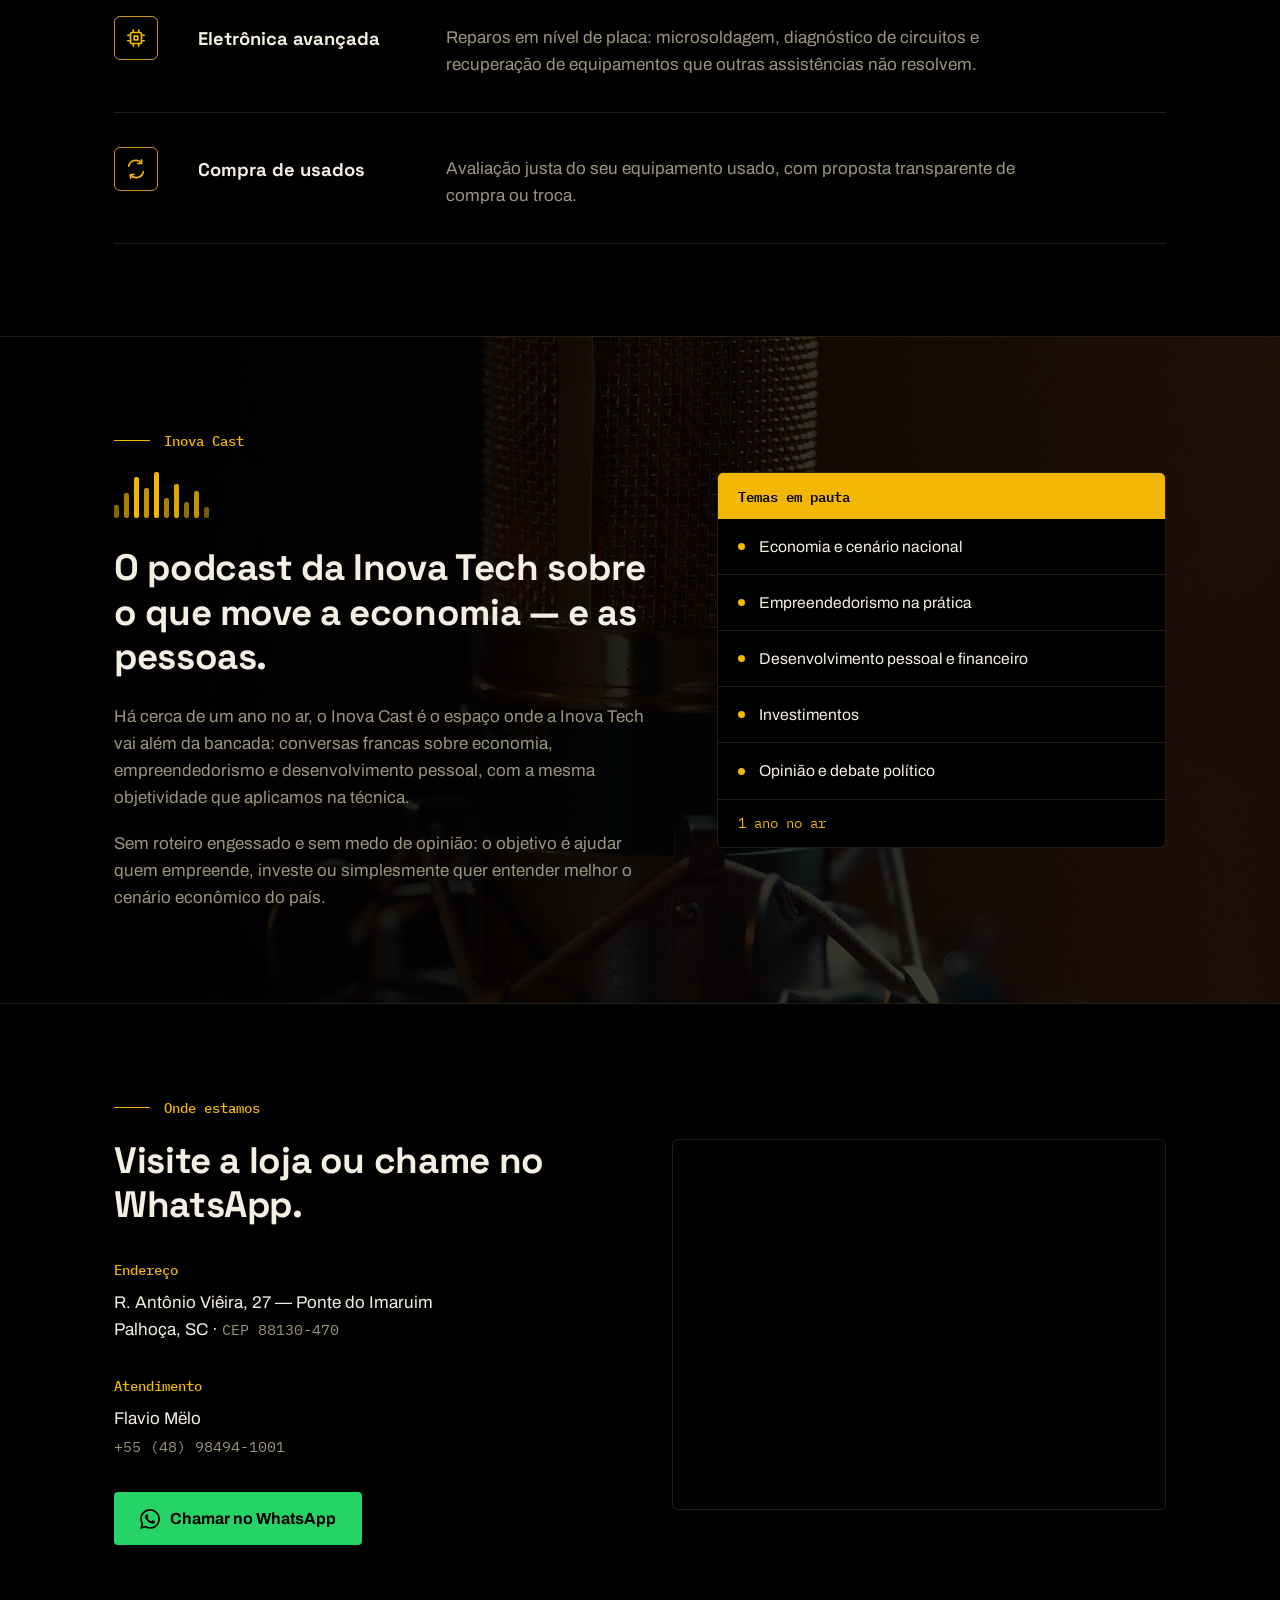
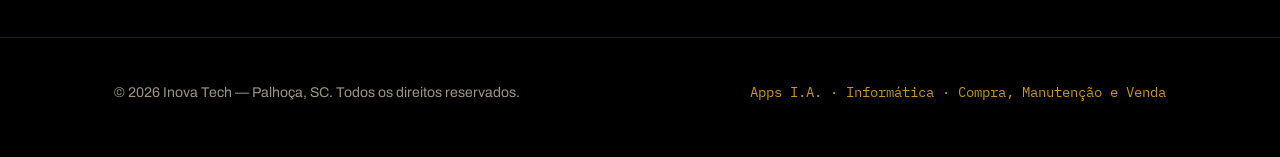
==== commit fe5ffbcd: "Add files via upload" ====
--- a/index.html
+++ b/index.html
@@ -1,665 +1,269 @@
 <!DOCTYPE html>
+<!-- ===========================================================================
+  INOVA TECH — LANDING PAGE (index.html)
+  ===========================================================================
+  Página única e estática (HTML + CSS puros, sem JavaScript).
+  Estilo: css/style.css — o cabeçalho desse arquivo documenta cores,
+  tipografia, camadas de fundo e breakpoints.
+  Imagens: img/oficina.jpg (fundo da página), img/podcast.jpg (seção Inova
+  Cast), img/circuito-bg.svg (ilustração alternativa).
+  Guias de edição: docs/manutencao.md, docs/guia-de-estilo.md,
+  docs/publicacao.md. Visão geral: README.md.
+
+  ESTRUTURA DA PÁGINA (na ordem)
+    <header>              Cabeçalho fixo: marca + menu de âncoras
+    <section .hero>       Apresentação, botões de ação e destaques
+    <section #servicos>   Lista dos 5 serviços
+    <section #inovacast>  O podcast da empresa e seus temas
+    <section #contato>    Endereço, WhatsApp e mapa
+    <footer>              Direitos e lema do cartão de visita
+
+  ATENÇÃO — número do WhatsApp: o último dígito é um PALPITE (a foto do
+  cartão corta o número). Ele aparece em 3 pontos: procure por "wa.me" e
+  "98494". Formato do link: https://wa.me/55 + DDD + número, só dígitos.
+=========================================================================== -->
 <html lang="pt-BR">
 <head>
-    <meta charset="UTF-8">
-    <meta name="viewport" content="width=device-width, initial-scale=1.0">
-    <title>Barbosa Tech</title>
-    <meta name="description" content="Barbosa Tech — controle de acesso, anticheat e banco de dados. Proteção para jogos mobile (Android e iOS): anticheat e antitamper, além de controle de acesso e banco de dados.">
-    <link rel="preconnect" href="https://fonts.googleapis.com">
-    <link rel="preconnect" href="https://fonts.gstatic.com" crossorigin>
-    <link href="https://fonts.googleapis.com/css2?family=Inter:wght@400;500;600&family=Space+Grotesk:wght@500;600;700&display=swap" rel="stylesheet">
-    <style>
-        :root {
-            --bg: #0b0e14;
-            --surface: #0f131c;
-            --border: #1d2433;
-            --heading: #f2f4f8;      /* títulos: sempre branco */
-            --text: #9aa3b5;         /* corpo: sempre este cinza */
-            --accent: #1e8fd5;       /* azul do B da logo: botões, links e detalhes */
-            --accent-soft: #4aa8e0;
-            --logo-blue: #1e8fd5;    /* azul do B da logo */
-            --mono: 'SFMono-Regular', 'Consolas', 'Menlo', monospace;
-        }
-
-        * {
-            margin: 0;
-            padding: 0;
-            box-sizing: border-box;
-        }
-
-        html {
-            scroll-behavior: smooth;
-        }
-
-        body {
-            font-family: 'Inter', system-ui, sans-serif;
-            background: var(--bg);
-            color: var(--text);
-            font-size: 16px;
-            line-height: 1.7;
-            -webkit-font-smoothing: antialiased;
-        }
-
-        h1, h2, h3 {
-            font-family: 'Space Grotesk', 'Inter', sans-serif;
-            color: var(--heading);
-            font-weight: 600;
-            line-height: 1.2;
-            letter-spacing: -0.01em;
-        }
-
-        a {
-            color: inherit;
-        }
-
-        .container {
-            max-width: 1080px;
-            margin: 0 auto;
-            padding: 0 32px;
-        }
-
-        /* ===== Navegação ===== */
-        nav {
-            position: sticky;
-            top: 0;
-            z-index: 50;
-            background: rgba(11, 14, 20, 0.92);
-            backdrop-filter: blur(8px);
-            border-bottom: 1px solid var(--border);
-        }
-
-        .nav-inner {
-            max-width: 1080px;
-            margin: 0 auto;
-            padding: 18px 32px;
-            display: flex;
-            align-items: center;
-            justify-content: space-between;
-        }
-
-        .brand {
-            display: flex;
-            align-items: center;
-            gap: 10px;
-            text-decoration: none;
-        }
-
-        .brand span {
-            font-family: 'Space Grotesk', sans-serif;
-            font-weight: 700;
-            font-size: 1.02rem;
-            letter-spacing: 0.04em;
-            color: var(--heading);
-        }
-
-        .nav-links {
-            display: flex;
-            align-items: center;
-            gap: 32px;
-        }
-
-        .nav-links a {
-            text-decoration: none;
-            font-size: 0.92rem;
-            font-weight: 500;
-            color: var(--text);
-            transition: color 0.15s;
-        }
-
-        .nav-links a:hover {
-            color: var(--heading);
-        }
-
-        .nav-links a.cta {
-            color: var(--heading);
-            border: 1px solid var(--border);
-            padding: 8px 18px;
-            border-radius: 6px;
-            transition: border-color 0.15s, background 0.15s;
-        }
-
-        .nav-links a.cta:hover {
-            border-color: var(--accent);
-            background: rgba(30, 143, 213, 0.1);
-        }
-
-        /* ===== Hero ===== */
-        .hero {
-            border-bottom: 1px solid var(--border);
-        }
-
-        .hero-inner {
-            max-width: 1080px;
-            margin: 0 auto;
-            padding: 110px 32px 90px;
-        }
-
-        .eyebrow {
-            font-family: var(--mono);
-            font-size: 0.8rem;
-            letter-spacing: 0.12em;
-            text-transform: uppercase;
-            color: var(--accent-soft);
-            margin-bottom: 24px;
-        }
-
-        .hero h1 {
-            font-size: clamp(2.2rem, 5vw, 3.6rem);
-            max-width: 760px;
-            font-weight: 700;
-        }
-
-        .hero .sub {
-            margin-top: 24px;
-            max-width: 600px;
-            font-size: 1.08rem;
-        }
-
-        .hero-actions {
-            margin-top: 40px;
-            display: flex;
-            gap: 14px;
-            flex-wrap: wrap;
-        }
-
-        .btn {
-            display: inline-block;
-            text-decoration: none;
-            font-weight: 600;
-            font-size: 0.95rem;
-            padding: 13px 26px;
-            border-radius: 6px;
-            transition: background 0.15s, border-color 0.15s;
-        }
-
-        .btn-primary {
-            background: var(--accent);
-            color: #ffffff;
-        }
-
-        .btn-primary:hover {
-            background: var(--accent-soft);
-        }
-
-        .btn-ghost {
-            border: 1px solid var(--border);
-            color: var(--heading);
-        }
-
-        .btn-ghost:hover {
-            border-color: var(--accent);
-        }
-
-        /* Linha de fatos sob o hero */
-        .fatos {
-            margin-top: 72px;
-            padding-top: 32px;
-            border-top: 1px solid var(--border);
-            display: grid;
-            grid-template-columns: repeat(3, 1fr);
-            gap: 32px;
-        }
-
-        .fato .valor {
-            font-family: 'Space Grotesk', sans-serif;
-            font-size: 1.5rem;
-            font-weight: 700;
-            color: var(--heading);
-        }
-
-        .fato .rotulo {
-            font-size: 0.9rem;
-            margin-top: 2px;
-        }
-
-        /* ===== Seções ===== */
-        section {
-            padding: 96px 0;
-            border-bottom: 1px solid var(--border);
-        }
-
-        .secao-head {
-            margin-bottom: 56px;
-            max-width: 620px;
-        }
-
-        .secao-head h2 {
-            font-size: clamp(1.6rem, 3vw, 2.1rem);
-            font-weight: 700;
-        }
-
-        .secao-head p {
-            margin-top: 14px;
-            font-size: 1.02rem;
-        }
-
-        /* ===== Serviços ===== */
-        .servicos {
-            display: grid;
-            grid-template-columns: repeat(2, 1fr);
-            gap: 40px 56px;
-        }
-
-        .servico {
-            border-top: 2px solid var(--border);
-            padding-top: 28px;
-        }
-
-        .servico .num {
-            font-family: var(--mono);
-            font-size: 0.82rem;
-            color: var(--accent-soft);
-            letter-spacing: 0.08em;
-        }
-
-        .servico h3 {
-            margin-top: 14px;
-            font-size: 1.18rem;
-        }
-
-        .servico p {
-            margin-top: 12px;
-            font-size: 0.96rem;
-        }
-
-        /* ===== Anticheat ===== */
-        .anticheat-grid {
-            display: grid;
-            grid-template-columns: 1fr 1fr;
-            gap: 72px;
-            align-items: start;
-        }
-
-        .anticheat-texto h2 {
-            font-size: clamp(1.6rem, 3vw, 2.1rem);
-            font-weight: 700;
-        }
-
-        .anticheat-texto > p {
-            margin-top: 16px;
-            font-size: 1.02rem;
-        }
-
-        .lista {
-            margin-top: 32px;
-            list-style: none;
-        }
-
-        .lista li {
-            padding: 14px 0;
-            border-top: 1px solid var(--border);
-            font-size: 0.96rem;
-            display: flex;
-            gap: 14px;
-        }
-
-        .lista li::before {
-            content: "";
-            flex-shrink: 0;
-            width: 6px;
-            height: 6px;
-            border-radius: 1px;
-            background: var(--accent);
-            margin-top: 10px;
-        }
-
-        /* Painel de monitoramento */
-        .painel {
-            background: var(--surface);
-            border: 1px solid var(--border);
-            border-radius: 8px;
-            overflow: hidden;
-            font-family: var(--mono);
-            font-size: 0.84rem;
-        }
-
-        .painel-head {
-            padding: 12px 20px;
-            border-bottom: 1px solid var(--border);
-            display: flex;
-            justify-content: space-between;
-            align-items: center;
-            color: var(--text);
-        }
-
-        .painel-head .status {
-            color: #4caf7d;
-        }
-
-        .painel-corpo {
-            padding: 8px 20px 14px;
-        }
-
-        .painel .linha {
-            display: flex;
-            justify-content: space-between;
-            gap: 16px;
-            padding: 10px 0;
-            border-bottom: 1px solid rgba(29, 36, 51, 0.6);
-        }
-
-        .painel .linha:last-child {
-            border-bottom: none;
-        }
-
-        .painel .linha span:last-child {
-            color: var(--heading);
-        }
-
-        .painel .neg { color: #d06060; }
-        .painel .atencao { color: #c9a84c; }
-        .painel .pos { color: #4caf7d; }
-
-        .painel .linha span.neg,
-        .painel .linha span.atencao,
-        .painel .linha span.pos {
-            color: inherit;
-        }
-
-        /* ===== Sobre ===== */
-        .sobre-grid {
-            display: grid;
-            grid-template-columns: 1fr 1fr;
-            gap: 72px;
-            align-items: start;
-        }
-
-        .sobre-grid h2 {
-            font-size: clamp(1.6rem, 3vw, 2.1rem);
-            font-weight: 700;
-        }
-
-        .sobre-grid .coluna p + p {
-            margin-top: 18px;
-        }
-
-        /* ===== Contato ===== */
-        .contato {
-            border-bottom: none;
-        }
-
-        .contato-inner {
-            display: grid;
-            grid-template-columns: 1fr auto;
-            gap: 40px;
-            align-items: center;
-            border: 1px solid var(--border);
-            border-radius: 10px;
-            padding: 56px;
-            background: var(--surface);
-        }
-
-        .contato-inner h2 {
-            font-size: clamp(1.5rem, 3vw, 1.9rem);
-            font-weight: 700;
-        }
-
-        .contato-inner p {
-            margin-top: 12px;
-            max-width: 480px;
-        }
-
-        /* ===== Rodapé ===== */
-        footer {
-            border-top: 1px solid var(--border);
-            padding: 32px;
-        }
-
-        .footer-inner {
-            max-width: 1080px;
-            margin: 0 auto;
-            display: flex;
-            justify-content: space-between;
-            flex-wrap: wrap;
-            gap: 12px;
-            font-size: 0.88rem;
-        }
-
-        .footer-inner a {
-            color: var(--text);
-            text-decoration: none;
-        }
-
-        .footer-inner a:hover {
-            color: var(--heading);
-        }
-
-        /* ===== Responsivo ===== */
-        @media (max-width: 860px) {
-            .hero-inner {
-                padding: 72px 32px 64px;
-            }
-
-            .fatos,
-            .servicos {
-                grid-template-columns: 1fr;
-            }
-
-            .anticheat-grid,
-            .sobre-grid {
-                grid-template-columns: 1fr;
-                gap: 48px;
-            }
-
-            .contato-inner {
-                grid-template-columns: 1fr;
-                padding: 40px 32px;
-            }
-
-            .nav-links a:not(.cta) {
-                display: none;
-            }
-
-            section {
-                padding: 72px 0;
-            }
-        }
-    </style>
+<meta charset="UTF-8">
+<meta name="viewport" content="width=device-width, initial-scale=1.0">
+
+<!-- Título e descrição: o que o Google mostra na busca local.
+     Se o foco do negócio mudar, atualizar os dois juntos. -->
+<title>Inova Tech — Tecnologia e Eletrônica em Palhoça</title>
+<meta name="description" content="Inova Tech: venda, reparo e manutenção de computadores, notebooks e aparelhos vintage em Palhoça, SC. Especializada em eletrônica avançada. Há mais de 4 anos no ramo.">
+
+<!-- Fontes (Google Fonts):
+     Space Grotesk 500–700 = títulos e marca (máx. 700, não usar 800)
+     Archivo 400–700       = corpo de texto
+     IBM Plex Mono 400–600 = detalhes técnicos (classe .mono) -->
+<link rel="preconnect" href="https://fonts.googleapis.com">
+<link rel="preconnect" href="https://fonts.gstatic.com" crossorigin>
+<link href="https://fonts.googleapis.com/css2?family=Archivo:wght@400;500;600;700&family=IBM+Plex+Mono:wght@400;500;600&family=Space+Grotesk:wght@500;600;700&display=swap" rel="stylesheet">
+
+<!-- Toda a aparência vive aqui; este HTML é só estrutura e conteúdo -->
+<link rel="stylesheet" href="css/style.css">
 </head>
 <body>
 
-    <nav>
-        <div class="nav-inner">
-            <a class="brand" href="#inicio" aria-label="Barbosa Tech — início">
-                <svg width="30" height="30" viewBox="0 0 100 100" aria-hidden="true">
-                    <defs>
-                        <pattern id="hachura" patternUnits="userSpaceOnUse" width="7" height="7" patternTransform="rotate(45)">
-                            <rect width="7" height="7" fill="#1e8fd5"/>
-                            <line x1="0" y1="0" x2="0" y2="7" stroke="#ffffff" stroke-width="1.6" opacity="0.5"/>
-                        </pattern>
-                    </defs>
-                    <circle cx="50" cy="50" r="48" fill="#ffffff"/>
-                    <text x="50" y="51" text-anchor="middle" dominant-baseline="central"
-                          font-family="Arial, Helvetica, sans-serif" font-weight="900" font-size="70"
-                          fill="url(#hachura)" stroke="#1e8fd5" stroke-width="2">B</text>
-                </svg>
-                <span>BARBOSA TECH</span>
+<!-- =========================================================================
+  CABEÇALHO — fixo no topo (position: sticky no CSS), fundo preto translúcido.
+  A marca combina o ícone de chip (SVG desenhado à mão, dourado #F2B705)
+  com o nome. O menu navega por âncoras para as seções da própria página;
+  em telas ≤ 720 px o menu é ocultado pelo CSS.
+========================================================================== -->
+<header>
+  <div class="header-inner">
+    <div class="marca">
+      <!-- Ícone: processador estilizado — quadrado com pinos, eco do tema
+           "eletrônica avançada". aria-hidden: decorativo, o nome ao lado
+           é quem identifica a marca para leitores de tela. -->
+      <svg class="marca-icone" viewBox="0 0 34 34" fill="none" aria-hidden="true">
+        <rect x="7" y="7" width="20" height="20" rx="3" stroke="#F2B705" stroke-width="2"/>
+        <rect x="13" y="13" width="8" height="8" fill="#F2B705"/>
+        <path d="M12 7V2M17 7V2M22 7V2M12 32v-5M17 32v-5M22 32v-5M7 12H2M7 17H2M7 22H2M32 12h-5M32 17h-5M32 22h-5" stroke="#F2B705" stroke-width="2" stroke-linecap="round"/>
+      </svg>
+      Inova Tech
+    </div>
+    <nav aria-label="Navegação principal">
+      <a href="#servicos">Serviços</a>
+      <a href="#inovacast">Inova Cast</a>
+      <a href="#contato">Contato</a>
+    </nav>
+  </div>
+</header>
+
+<main>
+  <!-- =======================================================================
+    HERO — primeira dobra. É a "janela" mais aberta para a foto de fundo da
+    página (img/oficina.jpg, aplicada no body::after do CSS); aqui o CSS
+    adiciona só um reforço escuro à esquerda, atrás do texto.
+    Conteúdo: localização (etiqueta mono), título com "vintage" em dourado,
+    resumo do negócio, os dois botões de ação e a trinca de destaques.
+  ======================================================================== -->
+  <section class="hero" aria-label="Apresentação">
+    <div class="wrap">
+      <p class="hero-tag">Palhoça, Santa Catarina — desde 2021</p>
+      <h1>Tecnologia que funciona, do <em>vintage</em> ao avançado.</h1>
+      <p class="hero-texto">A Inova Tech vende, repara e dá manutenção em computadores, notebooks e aparelhos vintage, com especialização em eletrônica avançada. Diagnóstico honesto, serviço preciso e atendimento direto com quem entende.</p>
+
+      <!-- Ações: botão verde WhatsApp (cor oficial #25D366, via .botao)
+           e botão secundário de contorno que rola até Serviços -->
+      <div class="hero-acoes">
+        <a class="botao" href="https://wa.me/5548984941001" target="_blank" rel="noopener">
+          <!-- Logo oficial do WhatsApp em SVG inline (herda a cor do texto) -->
+          <svg width="20" height="20" viewBox="0 0 24 24" fill="currentColor" aria-hidden="true"><path d="M17.472 14.382c-.297-.149-1.758-.867-2.03-.967-.273-.099-.471-.148-.67.15-.197.297-.767.966-.94 1.164-.173.199-.347.223-.644.075-.297-.15-1.255-.463-2.39-1.475-.883-.788-1.48-1.761-1.653-2.059-.173-.297-.018-.458.13-.606.134-.133.297-.347.446-.52.149-.174.198-.298.297-.497.1-.198.05-.371-.025-.52-.074-.149-.669-1.612-.916-2.207-.242-.579-.487-.5-.669-.51-.173-.008-.371-.01-.57-.01-.198 0-.52.074-.792.372-.272.297-1.04 1.016-1.04 2.479 0 1.462 1.065 2.875 1.213 3.074.149.198 2.096 3.2 5.077 4.487.709.306 1.262.489 1.694.625.712.227 1.36.195 1.871.118.571-.085 1.758-.719 2.006-1.413.248-.694.248-1.289.173-1.413-.074-.124-.272-.198-.57-.347m-5.421 7.403h-.004a9.87 9.87 0 01-5.031-1.378l-.361-.214-3.741.982.998-3.648-.235-.374a9.86 9.86 0 01-1.51-5.26c.001-5.45 4.436-9.884 9.888-9.884 2.64 0 5.122 1.03 6.988 2.898a9.825 9.825 0 012.893 6.994c-.003 5.45-4.437 9.884-9.885 9.884m8.413-18.297A11.815 11.815 0 0012.05 0C5.495 0 .16 5.335.157 11.892c0 2.096.547 4.142 1.588 5.945L.057 24l6.305-1.654a11.882 11.882 0 005.683 1.448h.005c6.554 0 11.89-5.335 11.893-11.893a11.821 11.821 0 00-3.48-8.413z"/></svg>
+          Falar no WhatsApp
+        </a>
+        <a class="botao-secundario" href="#servicos">Ver serviços</a>
+      </div>
+
+      <!-- Destaques com barra dourada à esquerda (estilo .hero-dados) -->
+      <div class="hero-dados">
+        <div>
+          <strong>+4 anos</strong>
+          <span>no ramo de tecnologia</span>
+        </div>
+        <div>
+          <strong>Venda e reparo</strong>
+          <span>computadores e notebooks</span>
+        </div>
+        <div>
+          <strong>Eletrônica avançada</strong>
+          <span>especialização técnica</span>
+        </div>
+      </div>
+    </div>
+  </section>
+
+  <!-- =======================================================================
+    SERVIÇOS — lista em linhas (ícone | nome | descrição), separadas por
+    divisórias finas. Para adicionar/remover um serviço, duplique/apague um
+    bloco <div class="servico"> inteiro (ver docs/manutencao.md).
+    Ícones: SVGs de traço 24×24 com stroke="currentColor" — herdam o dourado
+    do contêiner .servico-icone automaticamente.
+  ======================================================================== -->
+  <section id="servicos" aria-label="Serviços">
+    <div class="wrap">
+      <p class="secao-titulo">Serviços</p>
+      <h2>O que fazemos, com precisão.</h2>
+      <div class="servicos-lista">
+
+        <!-- Venda: ícone de monitor -->
+        <div class="servico">
+          <div class="servico-icone" aria-hidden="true">
+            <svg viewBox="0 0 24 24" fill="none" stroke="currentColor" stroke-width="1.8" stroke-linecap="round" stroke-linejoin="round"><rect x="2" y="4" width="20" height="13" rx="2"/><path d="M8 21h8M12 17v4"/></svg>
+          </div>
+          <h3>Venda de equipamentos</h3>
+          <p>Computadores, notebooks e periféricos selecionados e testados. Orientação honesta para você comprar o que realmente precisa — nem mais, nem menos.</p>
+        </div>
+
+        <!-- Reparo: ícone de chave/ferramenta -->
+        <div class="servico">
+          <div class="servico-icone" aria-hidden="true">
+            <svg viewBox="0 0 24 24" fill="none" stroke="currentColor" stroke-width="1.8" stroke-linecap="round" stroke-linejoin="round"><path d="M14.7 6.3a4.5 4.5 0 00-6.07 5.9L3 17.84V21h3.16l5.64-5.63a4.5 4.5 0 005.9-6.07l-3.1 3.1-2.83-2.83 3.1-3.1z"/></svg>
+          </div>
+          <h3>Reparo e manutenção</h3>
+          <p>Diagnóstico completo de hardware e software, limpeza, troca de componentes e manutenção preventiva para computadores e notebooks de todas as marcas.</p>
+        </div>
+
+        <!-- Vintage: ícone de controle de videogame -->
+        <div class="servico">
+          <div class="servico-icone" aria-hidden="true">
+            <svg viewBox="0 0 24 24" fill="none" stroke="currentColor" stroke-width="1.8" stroke-linecap="round" stroke-linejoin="round"><path d="M6 12h4M8 10v4M15 11h.01M18 13h.01"/><path d="M17.32 6H6.68a4 4 0 00-3.97 3.6L2 17a2.1 2.1 0 003.6 1.62L8.5 15.5h7l2.9 3.12A2.1 2.1 0 0022 17l-.71-7.4A4 4 0 0017.32 6z"/></svg>
+          </div>
+          <h3>Aparelhos vintage</h3>
+          <p>Restauração e comercialização de equipamentos antigos — consoles, computadores clássicos e eletrônicos de outras épocas, tratados com o cuidado técnico que merecem.</p>
+        </div>
+
+        <!-- Eletrônica avançada: ícone de chip (mesmo motivo da marca) -->
+        <div class="servico">
+          <div class="servico-icone" aria-hidden="true">
+            <svg viewBox="0 0 24 24" fill="none" stroke="currentColor" stroke-width="1.8" stroke-linecap="round" stroke-linejoin="round"><rect x="6" y="6" width="12" height="12" rx="1.5"/><rect x="10" y="10" width="4" height="4"/><path d="M9 6V3M15 6V3M9 21v-3M15 21v-3M6 9H3M6 15H3M21 9h-3M21 15h-3"/></svg>
+          </div>
+          <h3>Eletrônica avançada</h3>
+          <p>Reparos em nível de placa: microsoldagem, diagnóstico de circuitos e recuperação de equipamentos que outras assistências não resolvem.</p>
+        </div>
+
+        <!-- Compra de usados: ícone de setas de troca -->
+        <div class="servico">
+          <div class="servico-icone" aria-hidden="true">
+            <svg viewBox="0 0 24 24" fill="none" stroke="currentColor" stroke-width="1.8" stroke-linecap="round" stroke-linejoin="round"><path d="M4 9a8 8 0 0114.1-3.4M20 15a8 8 0 01-14.1 3.4"/><path d="M18 2v4h-4M6 22v-4h4"/></svg>
+          </div>
+          <h3>Compra de usados</h3>
+          <p>Avaliação justa do seu equipamento usado, com proposta transparente de compra ou troca.</p>
+        </div>
+
+      </div>
+    </div>
+  </section>
+
+  <!-- =======================================================================
+    INOVA CAST — o podcast da empresa. Esta seção tem fundo próprio
+    (img/podcast.jpg, microfone dourado — aplicado na regra .cast do CSS).
+    Esquerda: barras de equalizador (assinatura visual) + texto.
+    Direita: quadro de temas com cabeçalho dourado e selo "1 ano no ar".
+    Para editar os temas, basta mexer nos <li> (o marcador dourado é CSS).
+  ======================================================================== -->
+  <section id="inovacast" class="cast" aria-label="Inova Cast">
+    <div class="wrap">
+      <p class="secao-titulo">Inova Cast</p>
+      <div class="cast-grid">
+        <div>
+          <!-- Equalizador decorativo: 10 barras, alturas definidas no CSS -->
+          <div class="cast-ondas" aria-hidden="true">
+            <span></span><span></span><span></span><span></span><span></span>
+            <span></span><span></span><span></span><span></span><span></span>
+          </div>
+          <h2>O podcast da Inova Tech sobre o que move a economia — e as pessoas.</h2>
+          <p>Há cerca de um ano no ar, o Inova Cast é o espaço onde a Inova Tech vai além da bancada: conversas francas sobre economia, empreendedorismo e desenvolvimento pessoal, com a mesma objetividade que aplicamos na técnica.</p>
+          <p>Sem roteiro engessado e sem medo de opinião: o objetivo é ajudar quem empreende, investe ou simplesmente quer entender melhor o cenário econômico do país.</p>
+        </div>
+        <div class="cast-temas">
+          <p class="cast-temas-cabecalho">Temas em pauta</p>
+          <ul>
+            <li>Economia e cenário nacional</li>
+            <li>Empreendedorismo na prática</li>
+            <li>Desenvolvimento pessoal e financeiro</li>
+            <li>Investimentos</li>
+            <li>Opinião e debate político</li>
+          </ul>
+          <p class="cast-rodape">1 ano no ar</p>
+        </div>
+      </div>
+    </div>
+  </section>
+
+  <!-- =======================================================================
+    LOCALIZAÇÃO E CONTATO — duas colunas: dados à esquerda, mapa à direita.
+    O mapa é um <iframe> gratuito do Google Maps (sem chave de API); o visual
+    escuro é um filtro CSS (.mapa iframe). Para trocar o endereço do mapa,
+    edite o parâmetro q= da URL mantendo &output=embed no final.
+  ======================================================================== -->
+  <section id="contato" aria-label="Localização e contato">
+    <div class="wrap">
+      <p class="secao-titulo">Onde estamos</p>
+      <div class="local-grid">
+        <div>
+          <h2>Visite a loja ou chame no WhatsApp.</h2>
+          <div class="local-bloco">
+            <h3>Endereço</h3>
+            <p>R. Antônio Viêira, 27 — Ponte do Imaruim<br>Palhoça, SC · <span class="mono">CEP 88130-470</span></p>
+          </div>
+          <div class="local-bloco">
+            <h3>Atendimento</h3>
+            <!-- CONFIRMAR o último dígito do número antes de publicar -->
+            <p>Flavio Mëlo<br><a class="mono" href="https://wa.me/5548984941001">+55 (48) 98494-1001</a></p>
+          </div>
+          <div class="local-bloco">
+            <a class="botao" href="https://wa.me/5548984941001" target="_blank" rel="noopener">
+              <svg width="20" height="20" viewBox="0 0 24 24" fill="currentColor" aria-hidden="true"><path d="M17.472 14.382c-.297-.149-1.758-.867-2.03-.967-.273-.099-.471-.148-.67.15-.197.297-.767.966-.94 1.164-.173.199-.347.223-.644.075-.297-.15-1.255-.463-2.39-1.475-.883-.788-1.48-1.761-1.653-2.059-.173-.297-.018-.458.13-.606.134-.133.297-.347.446-.52.149-.174.198-.298.297-.497.1-.198.05-.371-.025-.52-.074-.149-.669-1.612-.916-2.207-.242-.579-.487-.5-.669-.51-.173-.008-.371-.01-.57-.01-.198 0-.52.074-.792.372-.272.297-1.04 1.016-1.04 2.479 0 1.462 1.065 2.875 1.213 3.074.149.198 2.096 3.2 5.077 4.487.709.306 1.262.489 1.694.625.712.227 1.36.195 1.871.118.571-.085 1.758-.719 2.006-1.413.248-.694.248-1.289.173-1.413-.074-.124-.272-.198-.57-.347m-5.421 7.403h-.004a9.87 9.87 0 01-5.031-1.378l-.361-.214-3.741.982.998-3.648-.235-.374a9.86 9.86 0 01-1.51-5.26c.001-5.45 4.436-9.884 9.888-9.884 2.64 0 5.122 1.03 6.988 2.898a9.825 9.825 0 012.893 6.994c-.003 5.45-4.437 9.884-9.885 9.884m8.413-18.297A11.815 11.815 0 0012.05 0C5.495 0 .16 5.335.157 11.892c0 2.096.547 4.142 1.588 5.945L.057 24l6.305-1.654a11.882 11.882 0 005.683 1.448h.005c6.554 0 11.89-5.335 11.893-11.893a11.821 11.821 0 00-3.48-8.413z"/></svg>
+              Chamar no WhatsApp
             </a>
-            <div class="nav-links">
-                <a href="#servicos">Serviços</a>
-                <a href="#protect">Barbosa Protect</a>
-                <a href="#sobre">Sobre</a>
-                <a class="cta" href="#contato">Contato</a>
-            </div>
-        </div>
-    </nav>
-
-    <header class="hero" id="inicio">
-        <div class="hero-inner">
-            <p class="eyebrow">Anticheat · Antitamper · Controle de acesso · Banco de dados</p>
-            <h1>Proteção para jogos mobile, do cliente ao servidor</h1>
-            <p class="sub">
-                A Barbosa Tech protege jogos para Android e iOS com o Barbosa Protect,
-                nosso kit de anticheat e antitamper, além de soluções de controle de
-                acesso e banco de dados. Trabalhamos com empresas de jogos que precisam
-                manter suas comunidades íntegras e seus dados protegidos.
-            </p>
-            <div class="hero-actions">
-                <a class="btn btn-primary" href="#contato">Solicitar proposta</a>
-                <a class="btn btn-ghost" href="#servicos">Ver serviços</a>
-            </div>
-
-            <div class="fatos">
-                <div class="fato">
-                    <div class="valor">24/7</div>
-                    <div class="rotulo">Operação e monitoramento contínuos</div>
-                </div>
-                <div class="fato">
-                    <div class="valor">12 mil+</div>
-                    <div class="rotulo">Jogadores em comunidades atendidas</div>
-                </div>
-                <div class="fato">
-                    <div class="valor">Android · iOS</div>
-                    <div class="rotulo">Plataformas mobile protegidas</div>
-                </div>
-            </div>
-        </div>
-    </header>
-
-    <section id="servicos">
-        <div class="container">
-            <div class="secao-head">
-                <h2>Serviços</h2>
-                <p>
-                    Quatro áreas de atuação que se complementam: o cliente do jogo, o
-                    comportamento dos jogadores, quem acessa o sistema e onde os dados
-                    ficam guardados.
-                </p>
-            </div>
-            <div class="servicos">
-                <div class="servico">
-                    <div class="num">01</div>
-                    <h3>Anticheat</h3>
-                    <p>
-                        Detecção e bloqueio de trapaças em jogos online, com validação no
-                        servidor, análise de comportamento e banimento automatizado com
-                        revisão manual.
-                    </p>
-                </div>
-                <div class="servico">
-                    <div class="num">02</div>
-                    <h3>Antitamper</h3>
-                    <p>
-                        Proteção do cliente do jogo em Android e iOS contra modificações.
-                        Um cliente adulterado é detectado na inicialização e simplesmente
-                        não abre.
-                    </p>
-                </div>
-                <div class="servico">
-                    <div class="num">03</div>
-                    <h3>Controle de acesso</h3>
-                    <p>
-                        Autenticação, autorização e gestão de identidades para sistemas e
-                        aplicações. Definimos quem entra, o que pode fazer e registramos
-                        tudo em trilhas de auditoria.
-                    </p>
-                </div>
-                <div class="servico">
-                    <div class="num">04</div>
-                    <h3>Banco de dados</h3>
-                    <p>
-                        Modelagem, administração e otimização de MongoDB, Redis e bancos
-                        SQL. Persistência confiável, cache de baixa latência e rotinas de
-                        backup testadas.
-                    </p>
-                </div>
-            </div>
-        </div>
-    </section>
-
-    <section id="protect">
-        <div class="container">
-            <div class="anticheat-grid">
-                <div class="anticheat-texto">
-                    <h2>Barbosa Protect: anticheat e antitamper para jogos mobile</h2>
-                    <p>
-                        Trapaça esvazia servidores. O Barbosa Protect combina duas camadas:
-                        o antitamper blinda o cliente do jogo em Android e iOS — um cliente
-                        modificado nem chega a abrir — e o anticheat atua do lado do
-                        servidor, onde o cheater não tem controle, analisando tráfego e
-                        comportamento dos jogadores em tempo real.
-                    </p>
-                    <ul class="lista">
-                        <li>Antitamper: cliente adulterado é bloqueado antes de iniciar</li>
-                        <li>Validação no servidor de movimentação, dano e economia do jogo</li>
-                        <li>Detecção de aimbot, speedhack e injeção por análise de padrões</li>
-                        <li>Reports e flags de detecção enviados aos nossos servidores por
-                            canal totalmente criptografado e protegido</li>
-                        <li>Banimento automatizado com painel de revisão manual</li>
-                        <li>Integração por API com o backend do jogo (TCP, UDP, REST)</li>
-                        <li>Relatórios e métricas para a equipe de operações</li>
-                    </ul>
-                </div>
-                <div class="painel" aria-label="Exemplo de painel de monitoramento">
-                    <div class="painel-head">
-                        <span>barbosa-protect v2.4</span>
-                        <span class="status">online</span>
-                    </div>
-                    <div class="painel-corpo">
-                        <div class="linha"><span>plataformas</span><span>Android · iOS</span></div>
-                        <div class="linha"><span>jogadores monitorados</span><span>12 482</span></div>
-                        <div class="linha"><span>antitamper</span><span class="pos">ativo</span></div>
-                        <div class="linha"><span>reports — canal criptografado</span><span class="pos">seguro</span></div>
-                        <div class="linha"><span>flags de detecção (24h)</span><span>37</span></div>
-                        <div class="linha"><span>cliente modificado #1193</span><span class="neg">bloqueado</span></div>
-                        <div class="linha"><span>player #8841 — speedhack</span><span class="neg">banido</span></div>
-                        <div class="linha"><span>player #2190 — padrão suspeito</span><span class="atencao">em análise</span></div>
-                        <div class="linha"><span>latência média</span><span>4 ms</span></div>
-                    </div>
-                </div>
-            </div>
-        </div>
-    </section>
-
-    <section id="sobre">
-        <div class="container">
-            <div class="sobre-grid">
-                <h2>Por que a Barbosa Tech</h2>
-                <div class="coluna">
-                    <p>
-                        A Barbosa Tech nasceu dentro do mundo dos jogos online, operando a
-                        infraestrutura de um servidor com milhares de jogadores ativos:
-                        servidores TCP e UDP em tempo real, APIs de autenticação e bancos
-                        MongoDB e Redis em produção.
-                    </p>
-                    <p>
-                        Essa origem faz diferença no anticheat. Conhecemos os dois lados do
-                        campo — sabemos como o cheater pensa, por onde ele ataca e o que é
-                        preciso para pará-lo sem punir jogador honesto.
-                    </p>
-                </div>
-            </div>
-        </div>
-    </section>
-
-    <section class="contato" id="contato">
-        <div class="container">
-            <div class="contato-inner">
-                <div>
-                    <h2>Vamos conversar sobre o seu projeto</h2>
-                    <p>
-                        Conte o que você precisa — o Barbosa Protect para o seu jogo,
-                        controle de acesso ou consultoria em banco de dados — e montamos
-                        uma proposta.
-                    </p>
-                </div>
-                <a class="btn btn-primary" href="https://discord.gg/barbosaproject" target="_blank" rel="noopener">
-                    Falar no Discord
-                </a>
-            </div>
-        </div>
-    </section>
-
-    <footer>
-        <div class="footer-inner">
-            <span>© 2025 Barbosa Tech — Palhoça, SC</span>
-            <span>
-                <a href="https://youtube.com/@barbosatech" target="_blank" rel="noopener">YouTube</a>
-                &nbsp;·&nbsp;
-                <a href="https://discord.gg/barbosaproject" target="_blank" rel="noopener">Discord</a>
-            </span>
-        </div>
-    </footer>
+          </div>
+        </div>
+        <div class="mapa">
+          <iframe
+            title="Mapa — Inova Tech, R. Antônio Viêira 27, Ponte do Imaruim, Palhoça SC"
+            src="https://www.google.com/maps?q=R.+Ant%C3%B4nio+Vi%C3%AAira,+27+-+Pte.+do+Imaruim,+Palho%C3%A7a+-+SC,+88130-470&output=embed"
+            loading="lazy"
+            referrerpolicy="no-referrer-when-downgrade"
+            allowfullscreen></iframe>
+        </div>
+      </div>
+    </div>
+  </section>
+</main>
+
+<!-- =========================================================================
+  RODAPÉ — direitos (atualizar o ano a cada virada) e, em fonte mono,
+  o lema impresso no cartão de visita da empresa.
+========================================================================== -->
+<footer>
+  <div class="wrap rodape-inner">
+    <small>© 2026 Inova Tech — Palhoça, SC. Todos os direitos reservados.</small>
+    <p class="mono">Apps I.A. · Informática · Compra, Manutenção e Venda</p>
+  </div>
+</footer>
 
 </body>
 </html>
--- a/css/style.css
+++ b/css/style.css
@@ -0,0 +1,606 @@
+/* ============================================================================
+   INOVA TECH — FOLHA DE ESTILO ÚNICA (css/style.css)
+   ============================================================================
+
+   Identidade: fiel ao cartão de visita da empresa — preto puro + amarelo-ouro.
+   Sem frameworks e sem JavaScript: HTML + CSS puros.
+
+   ÍNDICE (buscar pelo banner de cada seção)
+     1. Variáveis (tokens de cor e layout)  → :root
+     2. Camadas de fundo da página          → body::after / body::before
+     3. Base e acessibilidade               → body, links, foco, reduced-motion
+     4. Cabeçalho fixo                      → header / .marca / nav
+     5. Hero                                → .hero / .hero-tag / .hero-dados
+     6. Botões                              → .botao / .botao-secundario
+     7. Seções (estrutura comum)            → section / .secao-titulo
+     8. Serviços                            → .servicos-lista / .servico
+     9. Inova Cast                          → .cast / .cast-ondas / .cast-temas
+    10. Localização e contato               → .local-grid / .mapa
+    11. Rodapé                              → footer
+
+   TABELA DE CORES (alterar SOMENTE aqui no :root — o site todo acompanha)
+   ┌───────────────────┬─────────┬──────────────────────────────────────────┐
+   │ Variável          │ Hex     │ Uso                                      │
+   ├───────────────────┼─────────┼──────────────────────────────────────────┤
+   │ --preto           │ #000000 │ Fundo principal (preto puro do cartão)   │
+   │ --preto-2         │ #0B0A08 │ Superfícies escuras alternativas         │
+   │ --preto-3         │ #14120D │ Superfícies elevadas (reserva)           │
+   │ --dourado         │ #F2B705 │ Cor da marca: títulos, detalhes, ícones  │
+   │ --dourado-escuro  │ #C9971A │ Bordas e detalhes discretos              │
+   │ --dourado-claro   │ #FFD147 │ Hover e brilhos                          │
+   │ --whatsapp        │ #25D366 │ SÓ nos botões de WhatsApp (cor oficial)  │
+   │ --whatsapp-claro  │ #4AE387 │ Hover dos botões de WhatsApp             │
+   │ --claro           │ #F4EFE2 │ Texto principal (off-white quente)       │
+   │ --cinza           │ #9C9480 │ Texto secundário                         │
+   │ --linha           │ #241F14 │ Divisórias e bordas sutis                │
+   └───────────────────┴─────────┴──────────────────────────────────────────┘
+   Regra da paleta: dourado é a única cor de destaque; a exceção é o verde
+   oficial do WhatsApp nos botões de contato.
+
+   TIPOGRAFIA (carregada do Google Fonts no <head> do index.html)
+   - Space Grotesk 500–700 → títulos (h1–h3), marca e números de destaque.
+     Peso máximo 700: NÃO usar font-weight 800 nesses elementos.
+   - Archivo 400–700       → corpo de texto, botões, menu (padrão do body).
+   - IBM Plex Mono 400–600 → detalhes técnicos (classe utilitária .mono),
+     ecoando a fonte monoespaçada do cartão de visita.
+
+   FUNDOS EM CAMADAS (como a foto aparece na página inteira)
+   1. body::after  → foto fixa img/oficina.jpg + véu preto 80% (página toda).
+   2. .hero        → só um reforço de gradiente à esquerda (texto);
+                     é a "janela" mais aberta para a foto.
+   3. section/footer → escurecimento extra rgba(0,0,0,0.62) para leitura.
+   4. .cast        → substitui tudo pela foto própria img/podcast.jpg
+                     (microfone dourado) com gradiente aberto à direita.
+
+   BREAKPOINTS
+   - ≤ 820 px → grades de 2 colunas viram 1; véus dos fundos ficam uniformes.
+   - ≤ 720 px → menu do topo some; serviços colapsam (ícone + conteúdo).
+
+   ACESSIBILIDADE (manter em qualquer alteração)
+   - Foco de teclado visível (contorno dourado) em links e botões.
+   - prefers-reduced-motion desliga transições e rolagem suave.
+   - SVGs decorativos com aria-hidden; contrastes AA sobre preto.
+   ========================================================================= */
+
+:root {
+  --preto: #000000;        /* fundo principal — preto puro do cartão */
+  --preto-2: #0B0A08;      /* fundo alternativo (seção Inova Cast) */
+  --preto-3: #14120D;      /* superfícies elevadas */
+  --dourado: #F2B705;      /* amarelo-ouro principal do cartão */
+  --dourado-escuro: #C9971A; /* ouro mais fechado, para detalhes */
+  --dourado-claro: #FFD147;  /* hover e brilhos */
+  --whatsapp: #25D366;     /* verde oficial do WhatsApp — só nos botões de contato */
+  --whatsapp-claro: #4AE387; /* hover dos botões de WhatsApp */
+  --claro: #F4EFE2;        /* texto principal */
+  --cinza: #9C9480;        /* texto secundário */
+  --linha: #241F14;        /* divisórias */
+  --max: 1100px;
+}
+
+* { margin: 0; padding: 0; box-sizing: border-box; }
+
+html { scroll-behavior: smooth; }
+
+@media (prefers-reduced-motion: reduce) {
+  html { scroll-behavior: auto; }
+  *, *::before, *::after { transition: none !important; animation: none !important; }
+}
+
+body {
+  background: var(--preto);
+  color: var(--claro);
+  font-family: 'Archivo', system-ui, sans-serif;
+  font-size: 17px;
+  line-height: 1.6;
+  -webkit-font-smoothing: antialiased;
+}
+
+/* foto de bancada de manutenção fixa atrás da página inteira,
+   sob um véu escuro que garante a leitura em todas as seções */
+body::after {
+  content: "";
+  position: fixed;
+  inset: 0;
+  z-index: -1;
+  background:
+    linear-gradient(rgba(0, 0, 0, 0.80), rgba(0, 0, 0, 0.80)),
+    url("../img/oficina.jpg") center / cover no-repeat;
+}
+
+/* filete dourado no topo da página, como a borda de um cartão */
+body::before {
+  content: "";
+  display: block;
+  height: 3px;
+  background: linear-gradient(90deg, var(--dourado-escuro), var(--dourado) 40%, var(--dourado-claro) 60%, var(--dourado-escuro));
+}
+
+.mono { font-family: 'IBM Plex Mono', monospace; }
+
+/* títulos e marca usam a Space Grotesk — desenho técnico e característico,
+   no espírito da eletrônica; o corpo do texto fica na Archivo */
+h1, h2, h3,
+.marca,
+.hero-dados strong {
+  font-family: 'Space Grotesk', 'Archivo', system-ui, sans-serif;
+}
+
+a { color: var(--dourado); text-decoration: none; }
+a:hover { color: var(--dourado-claro); }
+a:focus-visible,
+button:focus-visible {
+  outline: 2px solid var(--dourado);
+  outline-offset: 3px;
+}
+
+.wrap {
+  max-width: var(--max);
+  margin: 0 auto;
+  padding: 0 24px;
+}
+
+/* ============================================================
+   Cabeçalho
+   ============================================================ */
+
+header {
+  border-bottom: 1px solid var(--linha);
+  position: sticky;
+  top: 0;
+  background: rgba(0, 0, 0, 0.9);
+  backdrop-filter: blur(8px);
+  z-index: 10;
+}
+
+.header-inner {
+  display: flex;
+  align-items: center;
+  justify-content: space-between;
+  padding: 18px 24px;
+  max-width: var(--max);
+  margin: 0 auto;
+}
+
+.marca {
+  display: flex;
+  align-items: center;
+  gap: 12px;
+  font-weight: 700;
+  font-size: 1.3rem;
+  letter-spacing: 0.01em;
+  color: var(--dourado);
+}
+
+.marca .marca-icone {
+  width: 34px;
+  height: 34px;
+  flex-shrink: 0;
+}
+
+nav { display: flex; gap: 28px; }
+
+nav a {
+  color: var(--claro);
+  font-size: 0.95rem;
+  font-weight: 500;
+  padding-bottom: 4px;
+  border-bottom: 2px solid transparent;
+}
+
+nav a:hover {
+  color: var(--dourado);
+  border-bottom-color: var(--dourado);
+}
+
+@media (max-width: 720px) {
+  nav { display: none; }
+}
+
+/* ============================================================
+   Hero
+   ============================================================ */
+
+.hero {
+  position: relative;
+  padding: 100px 0 84px;
+  border-bottom: 1px solid var(--linha);
+  overflow: hidden;
+  /* o hero é a "janela" mais aberta para a foto fixa da página:
+     só um reforço à esquerda, onde fica o texto */
+  background: linear-gradient(90deg, rgba(0, 0, 0, 0.72) 0%, rgba(0, 0, 0, 0.42) 55%, rgba(0, 0, 0, 0) 100%);
+}
+
+.hero .wrap { position: relative; }
+
+@media (max-width: 820px) {
+  /* em telas estreitas o texto ocupa a largura toda: véu uniforme */
+  .hero { background: rgba(0, 0, 0, 0.55); }
+}
+
+.hero-tag {
+  font-family: 'IBM Plex Mono', monospace;
+  color: var(--dourado);
+  font-size: 0.9rem;
+  margin-bottom: 28px;
+  display: flex;
+  align-items: center;
+  gap: 14px;
+}
+
+.hero-tag::before {
+  content: "";
+  width: 36px;
+  height: 1px;
+  background: var(--dourado);
+}
+
+.hero h1 {
+  font-size: clamp(2.2rem, 5.5vw, 3.9rem);
+  font-weight: 700;
+  line-height: 1.07;
+  letter-spacing: -0.02em;
+  max-width: 18ch;
+  margin-bottom: 28px;
+}
+
+.hero h1 em {
+  font-style: normal;
+  color: var(--dourado);
+}
+
+.hero p.hero-texto {
+  max-width: 58ch;
+  color: var(--cinza);
+  font-size: 1.1rem;
+  margin-bottom: 40px;
+}
+
+.hero-acoes {
+  display: flex;
+  gap: 16px;
+  flex-wrap: wrap;
+  align-items: center;
+}
+
+/* ============================================================
+   Botões
+   ============================================================ */
+
+.botao {
+  display: inline-flex;
+  align-items: center;
+  gap: 10px;
+  background: var(--whatsapp);
+  color: var(--preto);
+  font-weight: 700;
+  font-size: 1rem;
+  padding: 14px 26px;
+  border-radius: 4px;
+  transition: background 0.15s ease, box-shadow 0.15s ease;
+}
+
+.botao:hover {
+  background: var(--whatsapp-claro);
+  color: var(--preto);
+  box-shadow: 0 0 24px rgba(37, 211, 102, 0.3);
+}
+
+.botao svg { flex-shrink: 0; }
+
+.botao-secundario {
+  display: inline-flex;
+  align-items: center;
+  padding: 14px 26px;
+  border: 1px solid var(--dourado-escuro);
+  border-radius: 4px;
+  color: var(--claro);
+  font-weight: 500;
+  transition: border-color 0.15s ease, color 0.15s ease;
+}
+
+.botao-secundario:hover {
+  border-color: var(--dourado);
+  color: var(--dourado);
+}
+
+/* ============================================================
+   Faixa de dados (abaixo do hero)
+   ============================================================ */
+
+/* trinca de destaques sob o hero (+4 anos / venda e reparo / eletrônica) */
+.hero-dados {
+  display: flex;
+  gap: 48px;
+  margin-top: 64px;
+  flex-wrap: wrap;
+}
+
+.hero-dados div {
+  border-left: 2px solid var(--dourado);
+  padding-left: 16px;
+}
+
+.hero-dados strong {
+  display: block;
+  font-size: 1.5rem;
+  font-weight: 700;
+  color: var(--claro);
+}
+
+.hero-dados span {
+  color: var(--cinza);
+  font-size: 0.92rem;
+}
+
+/* ============================================================
+   Seções — estrutura comum
+   ============================================================ */
+
+/* as seções internas escurecem a foto fixa um pouco mais que o hero,
+   para dar prioridade à leitura */
+section { padding: 92px 0; border-bottom: 1px solid var(--linha); background: rgba(0, 0, 0, 0.62); }
+
+.secao-titulo {
+  font-family: 'IBM Plex Mono', monospace;
+  color: var(--dourado);
+  font-size: 0.9rem;
+  font-weight: 500;
+  margin-bottom: 20px;
+  display: flex;
+  align-items: center;
+  gap: 14px;
+}
+
+.secao-titulo::before {
+  content: "";
+  width: 36px;
+  height: 1px;
+  background: var(--dourado);
+}
+
+section h2 {
+  font-size: clamp(1.6rem, 3.5vw, 2.3rem);
+  font-weight: 700;
+  line-height: 1.2;
+  letter-spacing: -0.01em;
+  max-width: 24ch;
+  margin-bottom: 24px;
+}
+
+/* ============================================================
+   Serviços
+   ============================================================ */
+
+.servicos-lista {
+  margin-top: 48px;
+  border-top: 1px solid var(--linha);
+}
+
+/* cada serviço é uma linha de 3 colunas: ícone | nome | descrição */
+.servico {
+  display: grid;
+  grid-template-columns: 56px 220px 1fr;
+  gap: 28px;
+  align-items: start;
+  padding: 34px 0;
+  border-bottom: 1px solid var(--linha);
+  transition: background 0.15s ease;
+}
+
+.servico:hover { background: rgba(242, 183, 5, 0.03); }
+
+.servico-icone {
+  width: 44px;
+  height: 44px;
+  border: 1px solid var(--dourado-escuro);
+  border-radius: 6px;
+  display: flex;
+  align-items: center;
+  justify-content: center;
+  color: var(--dourado);
+}
+
+.servico-icone svg { width: 22px; height: 22px; }
+
+.servico h3 {
+  font-size: 1.15rem;
+  font-weight: 700;
+  color: var(--claro);
+  padding-top: 8px;
+}
+
+.servico p {
+  color: var(--cinza);
+  max-width: 60ch;
+  padding-top: 8px;
+}
+
+@media (max-width: 720px) {
+  .servico {
+    grid-template-columns: 56px 1fr;
+    gap: 16px;
+  }
+  .servico p {
+    grid-column: 2;
+    padding-top: 0;
+  }
+}
+
+/* ============================================================
+   Inova Cast
+   ============================================================ */
+
+.cast {
+  /* estúdio: microfone condensador dourado (img/podcast.jpg),
+     mais aberto à direita, onde fica o quadro de temas */
+  background:
+    linear-gradient(90deg, rgba(0, 0, 0, 0.93) 0%, rgba(0, 0, 0, 0.84) 50%, rgba(0, 0, 0, 0.62) 100%),
+    url("../img/podcast.jpg") center / cover no-repeat;
+  position: relative;
+  overflow: hidden;
+}
+
+@media (max-width: 820px) {
+  .cast {
+    background:
+      linear-gradient(rgba(0, 0, 0, 0.88), rgba(0, 0, 0, 0.88)),
+      url("../img/podcast.jpg") center / cover no-repeat;
+  }
+}
+
+.cast-grid {
+  display: grid;
+  grid-template-columns: 1.2fr 1fr;
+  gap: 64px;
+  align-items: start;
+  position: relative;
+}
+
+.cast-grid > div:first-child p { color: var(--cinza); max-width: 58ch; }
+.cast-grid > div:first-child p + p { margin-top: 18px; }
+
+/* barras de áudio estáticas — assinatura visual do podcast */
+.cast-ondas {
+  display: flex;
+  align-items: flex-end;
+  gap: 5px;
+  height: 46px;
+  margin-bottom: 28px;
+}
+
+.cast-ondas span {
+  width: 5px;
+  background: var(--dourado);
+  border-radius: 2px;
+}
+
+.cast-ondas span:nth-child(1)  { height: 30%; opacity: 0.55; }
+.cast-ondas span:nth-child(2)  { height: 55%; opacity: 0.7; }
+.cast-ondas span:nth-child(3)  { height: 90%; }
+.cast-ondas span:nth-child(4)  { height: 65%; opacity: 0.8; }
+.cast-ondas span:nth-child(5)  { height: 100%; }
+.cast-ondas span:nth-child(6)  { height: 45%; opacity: 0.7; }
+.cast-ondas span:nth-child(7)  { height: 75%; opacity: 0.9; }
+.cast-ondas span:nth-child(8)  { height: 35%; opacity: 0.6; }
+.cast-ondas span:nth-child(9)  { height: 60%; opacity: 0.8; }
+.cast-ondas span:nth-child(10) { height: 25%; opacity: 0.5; }
+
+.cast-temas {
+  border: 1px solid var(--linha);
+  border-radius: 6px;
+  overflow: hidden;
+  background: var(--preto);
+}
+
+.cast-temas-cabecalho {
+  font-family: 'IBM Plex Mono', monospace;
+  font-size: 0.85rem;
+  color: var(--preto);
+  background: var(--dourado);
+  padding: 12px 20px;
+  font-weight: 600;
+}
+
+.cast-temas ul { list-style: none; }
+
+.cast-temas li {
+  display: flex;
+  align-items: center;
+  gap: 14px;
+  padding: 15px 20px;
+  border-top: 1px solid var(--linha);
+  color: var(--claro);
+  font-size: 0.98rem;
+}
+
+.cast-temas li:first-child { border-top: none; }
+
+.cast-temas li::before {
+  content: "";
+  width: 7px;
+  height: 7px;
+  background: var(--dourado);
+  border-radius: 50%;
+  flex-shrink: 0;
+}
+
+.cast-rodape {
+  font-family: 'IBM Plex Mono', monospace;
+  font-size: 0.85rem;
+  color: var(--dourado);
+  padding: 13px 20px;
+  border-top: 1px solid var(--linha);
+}
+
+@media (max-width: 820px) {
+  .cast-grid { grid-template-columns: 1fr; gap: 40px; }
+}
+
+/* ============================================================
+   Localização e contato
+   ============================================================ */
+
+.local-grid {
+  display: grid;
+  grid-template-columns: 1fr 1fr;
+  gap: 64px;
+  align-items: start;
+}
+
+.local-bloco { margin-top: 32px; }
+
+.local-bloco h3 {
+  font-family: 'IBM Plex Mono', monospace;
+  font-size: 0.85rem;
+  font-weight: 500;
+  color: var(--dourado);
+  margin-bottom: 8px;
+}
+
+.local-bloco p { color: var(--claro); }
+.local-bloco p .mono { color: var(--cinza); font-size: 0.95rem; }
+
+.mapa {
+  border: 1px solid var(--linha);
+  border-radius: 6px;
+  overflow: hidden;
+  aspect-ratio: 4 / 3;
+}
+
+.mapa iframe {
+  width: 100%;
+  height: 100%;
+  border: 0;
+  display: block;
+  /* "modo escuro" do Google Maps feito só com filtro CSS:
+     tira a cor, inverte o claro/escuro e suaviza o contraste */
+  filter: grayscale(1) invert(0.92) contrast(0.9);
+}
+
+@media (max-width: 820px) {
+  .local-grid { grid-template-columns: 1fr; gap: 40px; }
+}
+
+/* ============================================================
+   Rodapé
+   ============================================================ */
+
+footer { padding: 44px 0 52px; background: rgba(0, 0, 0, 0.62); }
+
+.rodape-inner {
+  display: flex;
+  justify-content: space-between;
+  align-items: baseline;
+  gap: 24px;
+  flex-wrap: wrap;
+}
+
+footer small {
+  color: var(--cinza);
+  font-size: 0.88rem;
+}
+
+footer .mono {
+  font-size: 0.85rem;
+  color: var(--dourado-escuro);
+}
